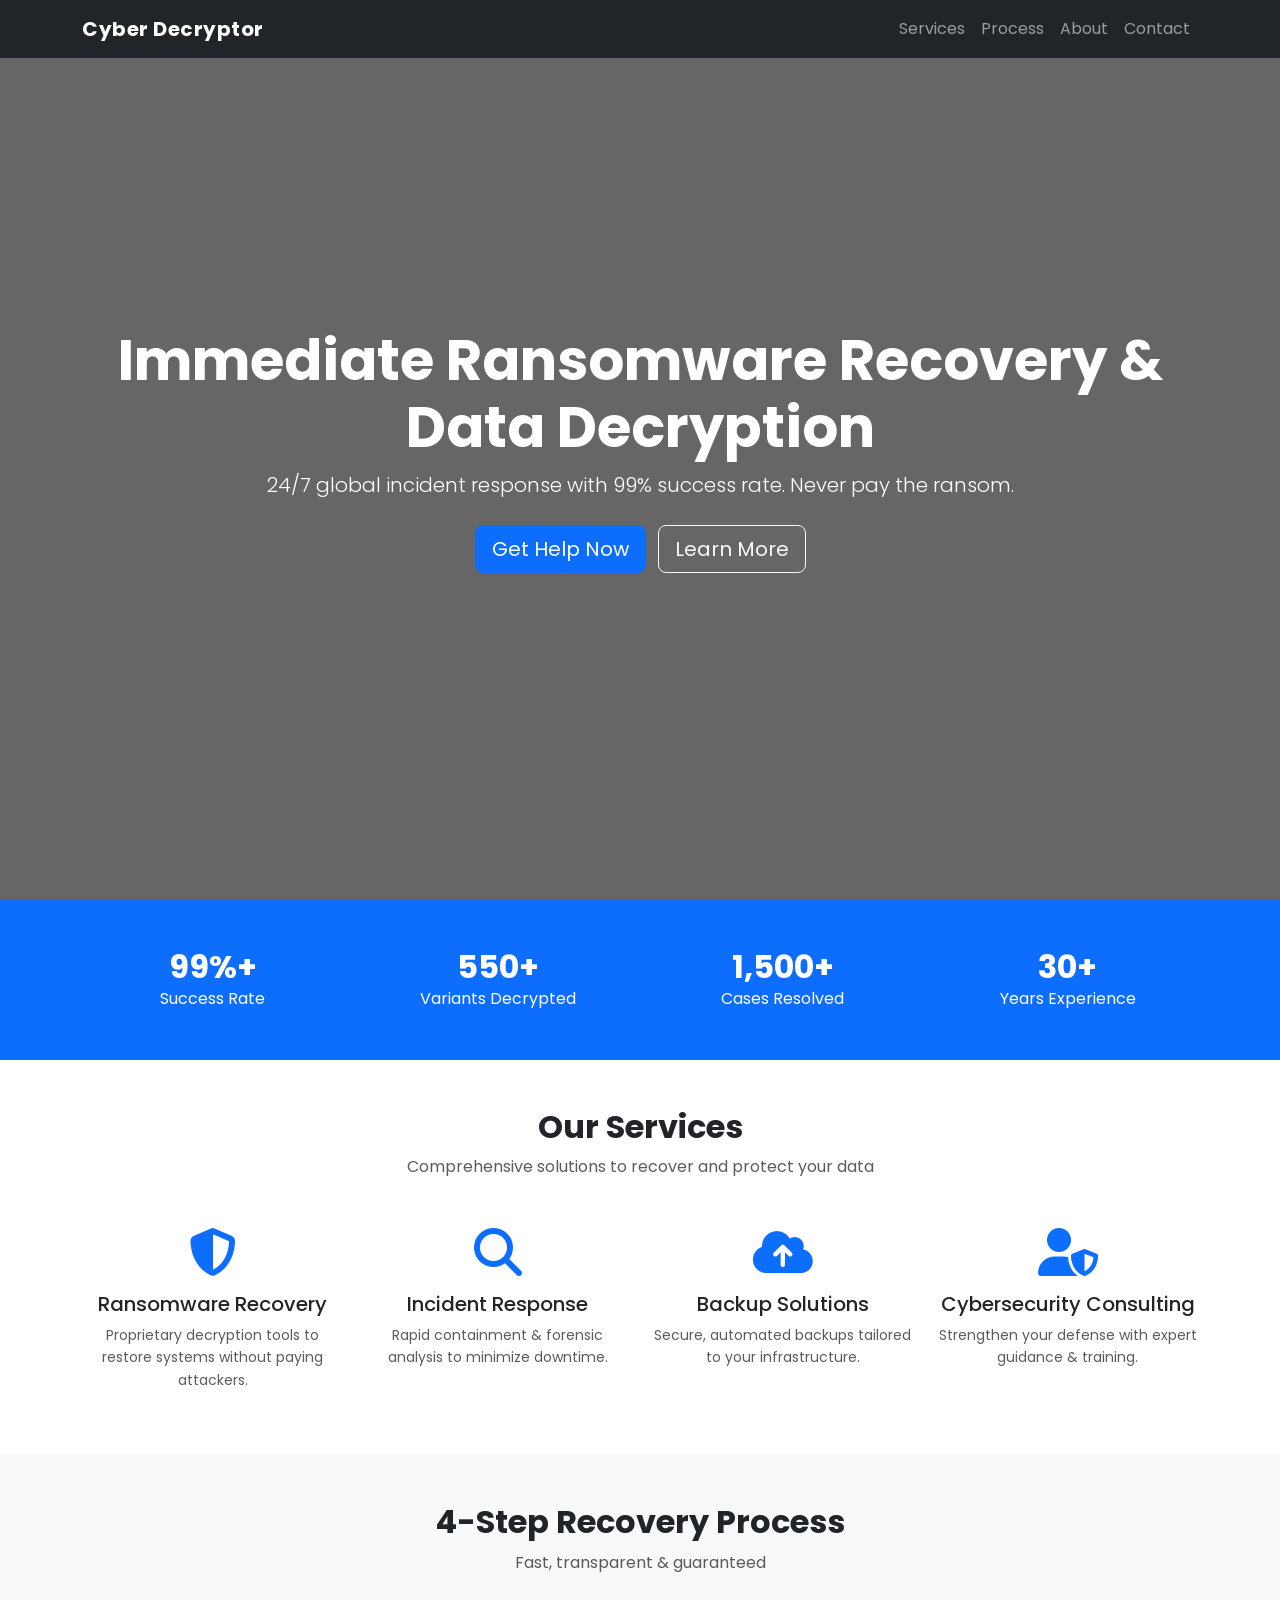
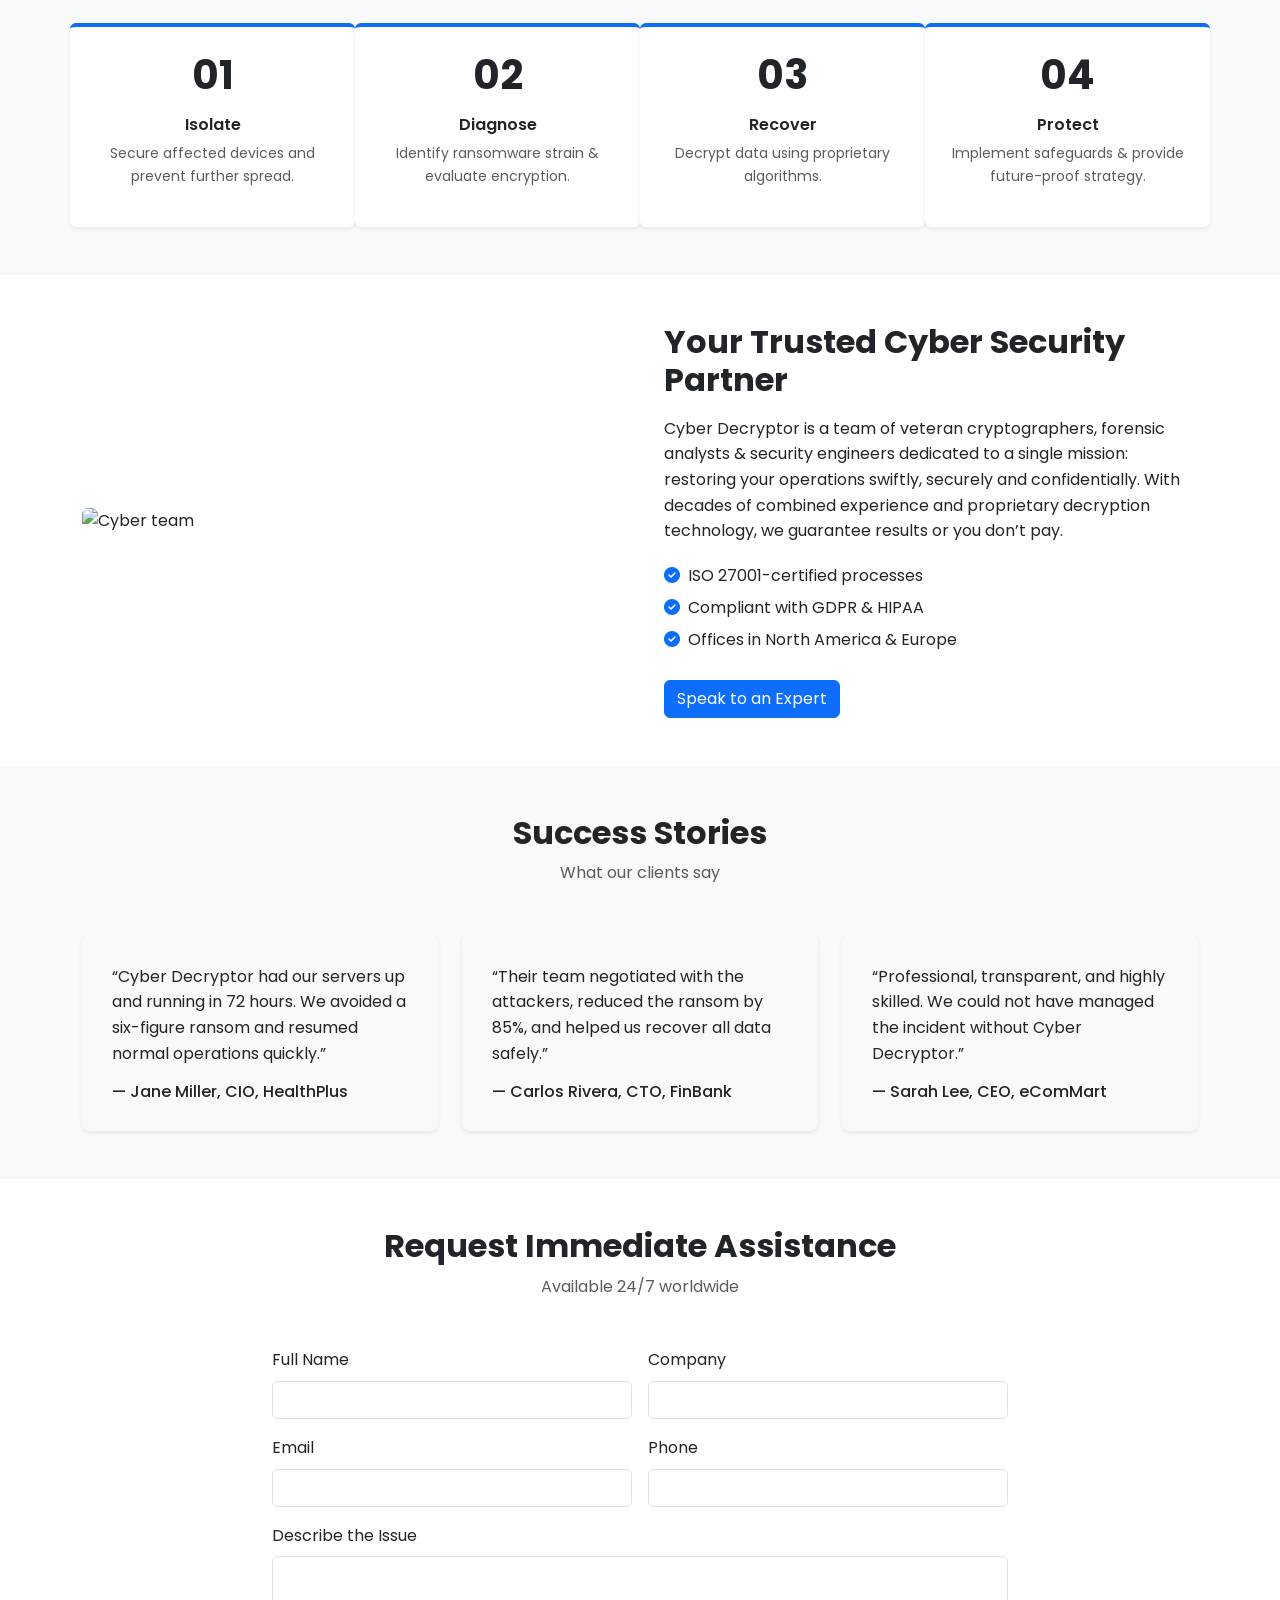
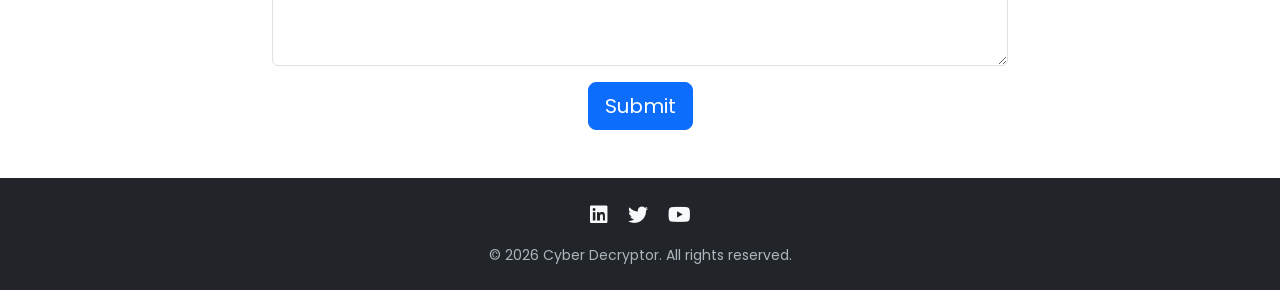
==== index.html @ 103285f8 "Create landing page for Cyber Decryptor ransomware recovery service Co-authored-by: ahmadzeb388 <ahm" ====
<!DOCTYPE html>
<html lang="en">
<head>
  <meta charset="UTF-8" />
  <meta http-equiv="X-UA-Compatible" content="IE=edge" />
  <meta name="viewport" content="width=device-width, initial-scale=1.0" />
  <title>Cyber Decryptor | Ransomware Recovery Experts</title>
  <meta name="description" content="Cyber Decryptor provides 24/7 professional ransomware recovery, data decryption & incident response with a 99% success rate." />
  <!-- Google Fonts -->
  <link href="https://fonts.googleapis.com/css2?family=Poppins:wght@300;400;500;600;700&display=swap" rel="stylesheet" />
  <!-- Bootstrap 5 CSS -->
  <link href="https://cdn.jsdelivr.net/npm/bootstrap@5.3.2/dist/css/bootstrap.min.css" rel="stylesheet" integrity="sha384-gO2FDN1aqWICfYTHtuDSZhfNvLShE3jI9VMv3O/nkCd1x23VdZHqTszHYbJZt6X4" crossorigin="anonymous" />
  <!-- Font Awesome -->
  <link href="https://cdnjs.cloudflare.com/ajax/libs/font-awesome/6.5.0/css/all.min.css" rel="stylesheet" integrity="sha512-FRa+F6GV8t8WCR/sT0UHckT6OQvrtcYheVfNcz0VykP2mT7E57KuqZ0QWI+NgxLJ+L3qZ+qJYcS4H3fT4RpPhw==" crossorigin="anonymous" referrerpolicy="no-referrer" />
  <!-- Custom CSS -->
  <link rel="stylesheet" href="styles.css" />
  <style>
    body {
      font-family: 'Poppins', sans-serif;
      line-height: 1.6;
    }
    .navbar-brand {
      font-weight: 700;
      letter-spacing: 0.5px;
    }
    .hero {
      background: url('https://images.unsplash.com/photo-1509042239860-f550ce710b93?auto=format&fit=crop&w=1600&q=80') center/cover no-repeat;
      color: #fff;
      height: 100vh;
      display: flex;
      align-items: center;
      position: relative;
    }
    .hero::before {
      content: '';
      position: absolute;
      top: 0; left: 0; width: 100%; height: 100%;
      background: rgba(0, 0, 0, 0.6);
    }
    .hero-content {
      position: relative;
      z-index: 1;
    }
    .stats {
      background: #0d6efd;
      color: #fff;
    }
    .feature-icon {
      font-size: 48px;
      color: #0d6efd;
    }
    .process-step {
      border-top: 4px solid #0d6efd;
    }
    .testimonial {
      background: #f8f9fa;
      border-radius: 8px;
      padding: 30px;
    }
    footer {
      background: #212529;
      color: #adb5bd;
    }
    footer a {
      color: #f8f9fa;
      text-decoration: none;
    }
  </style>
</head>
<body>
  <!-- Navbar -->
  <nav class="navbar navbar-expand-lg navbar-dark bg-dark fixed-top">
    <div class="container">
      <a class="navbar-brand" href="#">Cyber Decryptor</a>
      <button class="navbar-toggler" type="button" data-bs-toggle="collapse" data-bs-target="#navbarNav" aria-controls="navbarNav" aria-expanded="false" aria-label="Toggle navigation">
        <span class="navbar-toggler-icon"></span>
      </button>
      <div class="collapse navbar-collapse" id="navbarNav">
        <ul class="navbar-nav ms-auto">
          <li class="nav-item"><a class="nav-link" href="#services">Services</a></li>
          <li class="nav-item"><a class="nav-link" href="#process">Process</a></li>
          <li class="nav-item"><a class="nav-link" href="#about">About</a></li>
          <li class="nav-item"><a class="nav-link" href="#contact">Contact</a></li>
        </ul>
      </div>
    </div>
  </nav>

  <!-- Hero -->
  <header class="hero" id="home">
    <div class="container text-center hero-content">
      <h1 class="display-4 fw-bold">Immediate Ransomware Recovery &amp; Data Decryption</h1>
      <p class="lead mb-4">24/7 global incident response with 99% success rate. Never pay the ransom.</p>
      <a href="#contact" class="btn btn-primary btn-lg me-2">Get Help Now</a>
      <a href="#services" class="btn btn-outline-light btn-lg">Learn More</a>
    </div>
  </header>

  <!-- Stats -->
  <section class="stats py-5 text-center">
    <div class="container">
      <div class="row g-4">
        <div class="col-md-3">
          <h2 class="fw-bold mb-0">99%+</h2>
          <p class="mb-0">Success Rate</p>
        </div>
        <div class="col-md-3">
          <h2 class="fw-bold mb-0">550+</h2>
          <p class="mb-0">Variants Decrypted</p>
        </div>
        <div class="col-md-3">
          <h2 class="fw-bold mb-0">1,500+</h2>
          <p class="mb-0">Cases Resolved</p>
        </div>
        <div class="col-md-3">
          <h2 class="fw-bold mb-0">30+</h2>
          <p class="mb-0">Years Experience</p>
        </div>
      </div>
    </div>
  </section>

  <!-- Services -->
  <section id="services" class="py-5">
    <div class="container">
      <div class="text-center mb-5">
        <h2 class="fw-bold">Our Services</h2>
        <p class="text-muted">Comprehensive solutions to recover and protect your data</p>
      </div>
      <div class="row g-4">
        <div class="col-md-6 col-lg-3 text-center">
          <i class="fas fa-shield-halved feature-icon mb-3"></i>
          <h5>Ransomware Recovery</h5>
          <p class="small text-muted">Proprietary decryption tools to restore systems without paying attackers.</p>
        </div>
        <div class="col-md-6 col-lg-3 text-center">
          <i class="fas fa-magnifying-glass feature-icon mb-3"></i>
          <h5>Incident Response</h5>
          <p class="small text-muted">Rapid containment & forensic analysis to minimize downtime.</p>
        </div>
        <div class="col-md-6 col-lg-3 text-center">
          <i class="fas fa-cloud-arrow-up feature-icon mb-3"></i>
          <h5>Backup Solutions</h5>
          <p class="small text-muted">Secure, automated backups tailored to your infrastructure.</p>
        </div>
        <div class="col-md-6 col-lg-3 text-center">
          <i class="fas fa-user-shield feature-icon mb-3"></i>
          <h5>Cybersecurity Consulting</h5>
          <p class="small text-muted">Strengthen your defense with expert guidance & training.</p>
        </div>
      </div>
    </div>
  </section>

  <!-- Process -->
  <section id="process" class="py-5 bg-light">
    <div class="container">
      <div class="text-center mb-5">
        <h2 class="fw-bold">4-Step Recovery Process</h2>
        <p class="text-muted">Fast, transparent & guaranteed</p>
      </div>
      <div class="row g-4 align-items-start">
        <div class="col-md-3 text-center process-step p-4 bg-white rounded shadow-sm h-100">
          <span class="display-6 fw-bold">01</span>
          <h6 class="mt-3 mb-2 fw-semibold">Isolate</h6>
          <p class="small text-muted">Secure affected devices and prevent further spread.</p>
        </div>
        <div class="col-md-3 text-center process-step p-4 bg-white rounded shadow-sm h-100">
          <span class="display-6 fw-bold">02</span>
          <h6 class="mt-3 mb-2 fw-semibold">Diagnose</h6>
          <p class="small text-muted">Identify ransomware strain & evaluate encryption.</p>
        </div>
        <div class="col-md-3 text-center process-step p-4 bg-white rounded shadow-sm h-100">
          <span class="display-6 fw-bold">03</span>
          <h6 class="mt-3 mb-2 fw-semibold">Recover</h6>
          <p class="small text-muted">Decrypt data using proprietary algorithms.</p>
        </div>
        <div class="col-md-3 text-center process-step p-4 bg-white rounded shadow-sm h-100">
          <span class="display-6 fw-bold">04</span>
          <h6 class="mt-3 mb-2 fw-semibold">Protect</h6>
          <p class="small text-muted">Implement safeguards & provide future-proof strategy.</p>
        </div>
      </div>
    </div>
  </section>

  <!-- About -->
  <section id="about" class="py-5">
    <div class="container">
      <div class="row align-items-center g-5">
        <div class="col-md-6">
          <img src="https://images.unsplash.com/photo-1581092327543-e03de9ceddf3?auto=format&fit=crop&w=1200&q=80" class="img-fluid rounded" alt="Cyber team" />
        </div>
        <div class="col-md-6">
          <h2 class="fw-bold mb-3">Your Trusted Cyber Security Partner</h2>
          <p>Cyber Decryptor is a team of veteran cryptographers, forensic analysts & security engineers dedicated to a single mission: restoring your operations swiftly, securely and confidentially. With decades of combined experience and proprietary decryption technology, we guarantee results or you don’t pay.</p>
          <ul class="list-unstyled lh-lg mb-4">
            <li><i class="fas fa-check-circle text-primary me-2"></i>ISO 27001-certified processes</li>
            <li><i class="fas fa-check-circle text-primary me-2"></i>Compliant with GDPR & HIPAA</li>
            <li><i class="fas fa-check-circle text-primary me-2"></i>Offices in North America & Europe</li>
          </ul>
          <a href="#contact" class="btn btn-primary">Speak to an Expert</a>
        </div>
      </div>
    </div>
  </section>

  <!-- Testimonials -->
  <section class="py-5 bg-light">
    <div class="container">
      <div class="text-center mb-5">
        <h2 class="fw-bold">Success Stories</h2>
        <p class="text-muted">What our clients say</p>
      </div>
      <div class="row g-4">
        <div class="col-md-4">
          <div class="testimonial h-100 shadow-sm">
            <p class="mb-3">“Cyber Decryptor had our servers up and running in 72 hours. We avoided a six-figure ransom and resumed normal operations quickly.”</p>
            <h6 class="mb-0">— Jane Miller, CIO, HealthPlus</h6>
          </div>
        </div>
        <div class="col-md-4">
          <div class="testimonial h-100 shadow-sm">
            <p class="mb-3">“Their team negotiated with the attackers, reduced the ransom by 85%, and helped us recover all data safely.”</p>
            <h6 class="mb-0">— Carlos Rivera, CTO, FinBank</h6>
          </div>
        </div>
        <div class="col-md-4">
          <div class="testimonial h-100 shadow-sm">
            <p class="mb-3">“Professional, transparent, and highly skilled. We could not have managed the incident without Cyber Decryptor.”</p>
            <h6 class="mb-0">— Sarah Lee, CEO, eComMart</h6>
          </div>
        </div>
      </div>
    </div>
  </section>

  <!-- Contact -->
  <section id="contact" class="py-5">
    <div class="container">
      <div class="text-center mb-5">
        <h2 class="fw-bold">Request Immediate Assistance</h2>
        <p class="text-muted">Available 24/7 worldwide</p>
      </div>
      <div class="row justify-content-center">
        <div class="col-md-8">
          <form action="https://formspree.io/f/your-form-id" method="POST" class="row g-3">
            <div class="col-md-6">
              <label for="name" class="form-label">Full Name</label>
              <input type="text" class="form-control" id="name" name="name" required />
            </div>
            <div class="col-md-6">
              <label for="company" class="form-label">Company</label>
              <input type="text" class="form-control" id="company" name="company" />
            </div>
            <div class="col-md-6">
              <label for="email" class="form-label">Email</label>
              <input type="email" class="form-control" id="email" name="email" required />
            </div>
            <div class="col-md-6">
              <label for="phone" class="form-label">Phone</label>
              <input type="tel" class="form-control" id="phone" name="phone" />
            </div>
            <div class="col-12">
              <label for="message" class="form-label">Describe the Issue</label>
              <textarea class="form-control" id="message" name="message" rows="4" required></textarea>
            </div>
            <div class="col-12 text-center">
              <button type="submit" class="btn btn-primary btn-lg">Submit</button>
            </div>
          </form>
        </div>
      </div>
    </div>
  </section>

  <!-- Footer -->
  <footer class="py-4 text-center">
    <div class="container">
      <div class="mb-3">
        <a href="#" class="me-3"><i class="fab fa-linkedin fa-lg"></i></a>
        <a href="#" class="me-3"><i class="fab fa-twitter fa-lg"></i></a>
        <a href="#"><i class="fab fa-youtube fa-lg"></i></a>
      </div>
      <p class="small mb-0">© <span id="year"></span> Cyber Decryptor. All rights reserved.</p>
    </div>
  </footer>

  <!-- Bootstrap JS -->
  <script src="https://cdn.jsdelivr.net/npm/bootstrap@5.3.2/dist/js/bootstrap.bundle.min.js" integrity="sha384-ENjdO4Dr2bkBIFxQpeoQwCpHqdNypYF4JzpC3lg+aPpM1z0iXr0jI5aV6K2vI1wG" crossorigin="anonymous"></script>
  <!-- Auto-update year -->
  <script>
    document.getElementById('year').textContent = new Date().getFullYear();
  </script>
</body>
</html>
---- styles.css ----
/* Cyber Decryptor custom styles */

/* Currently most styles are embedded in index.html.<br>   Add additional overrides here if desired. */
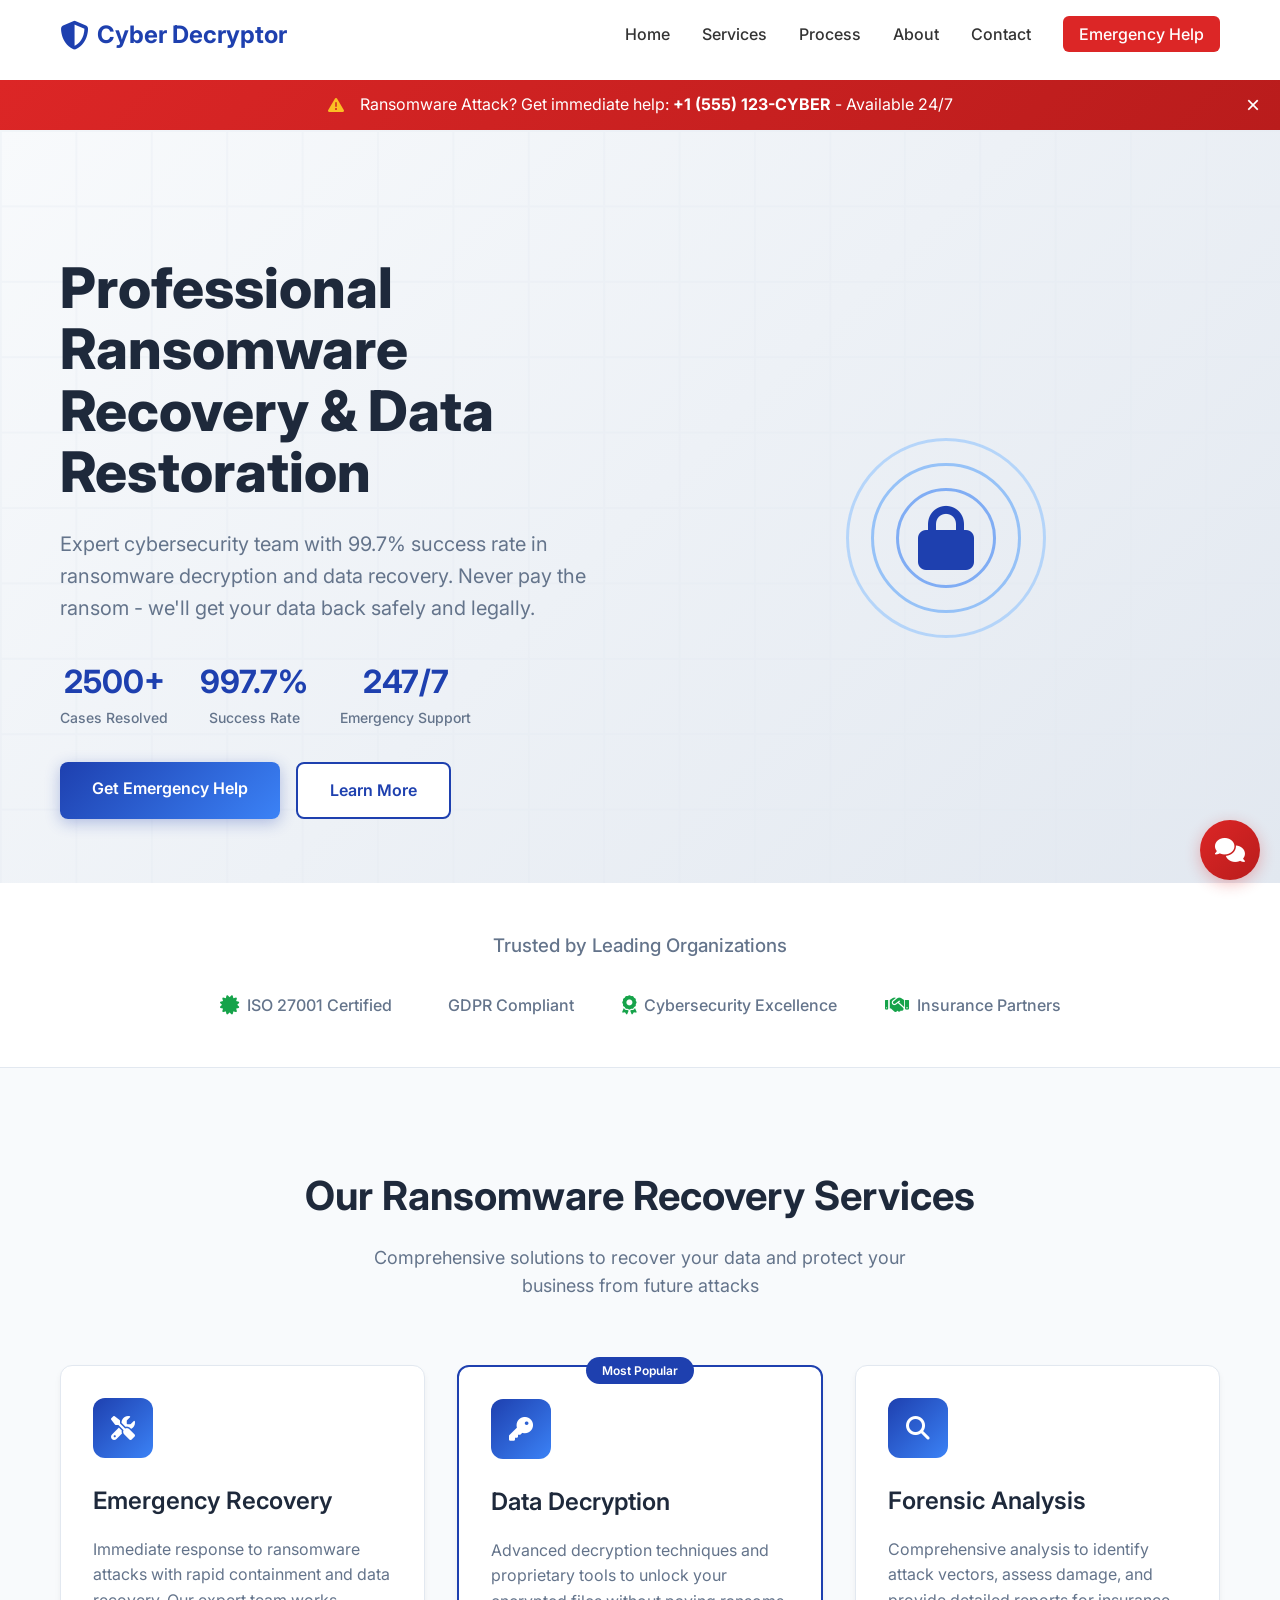
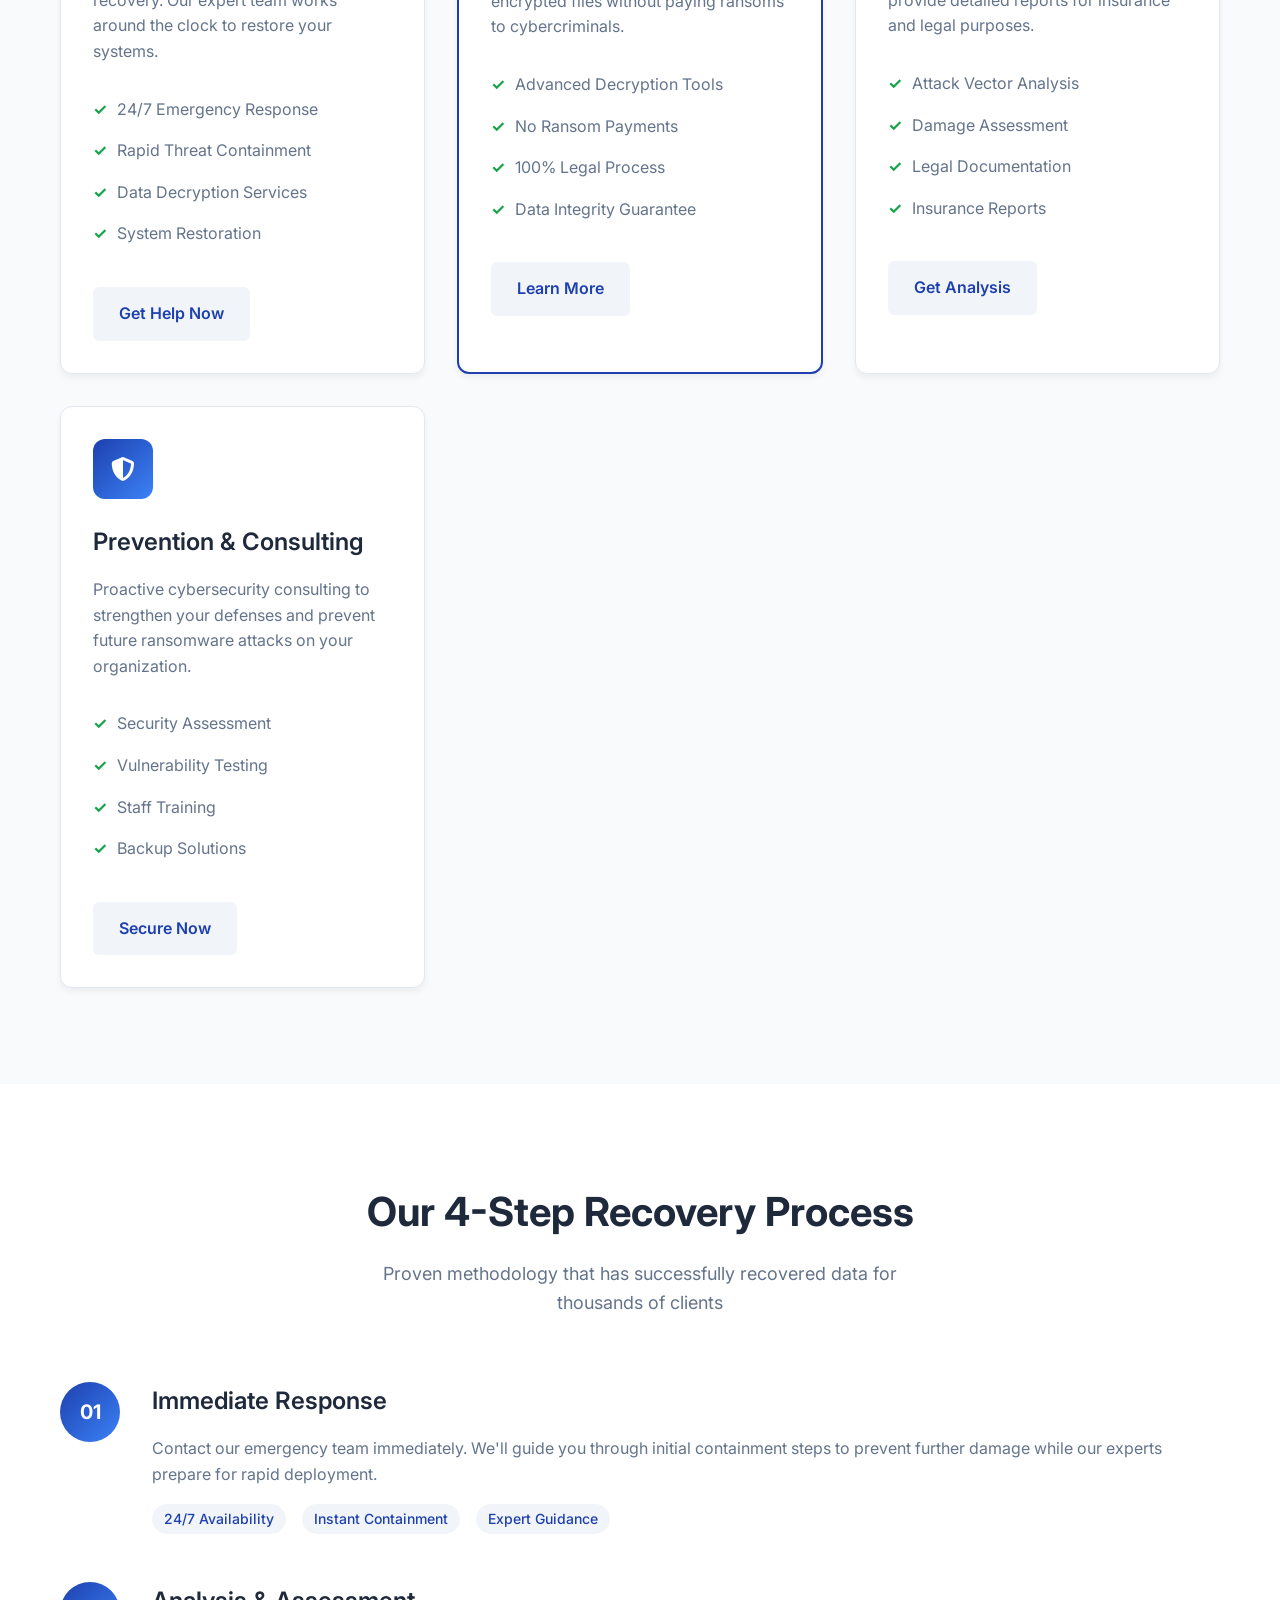
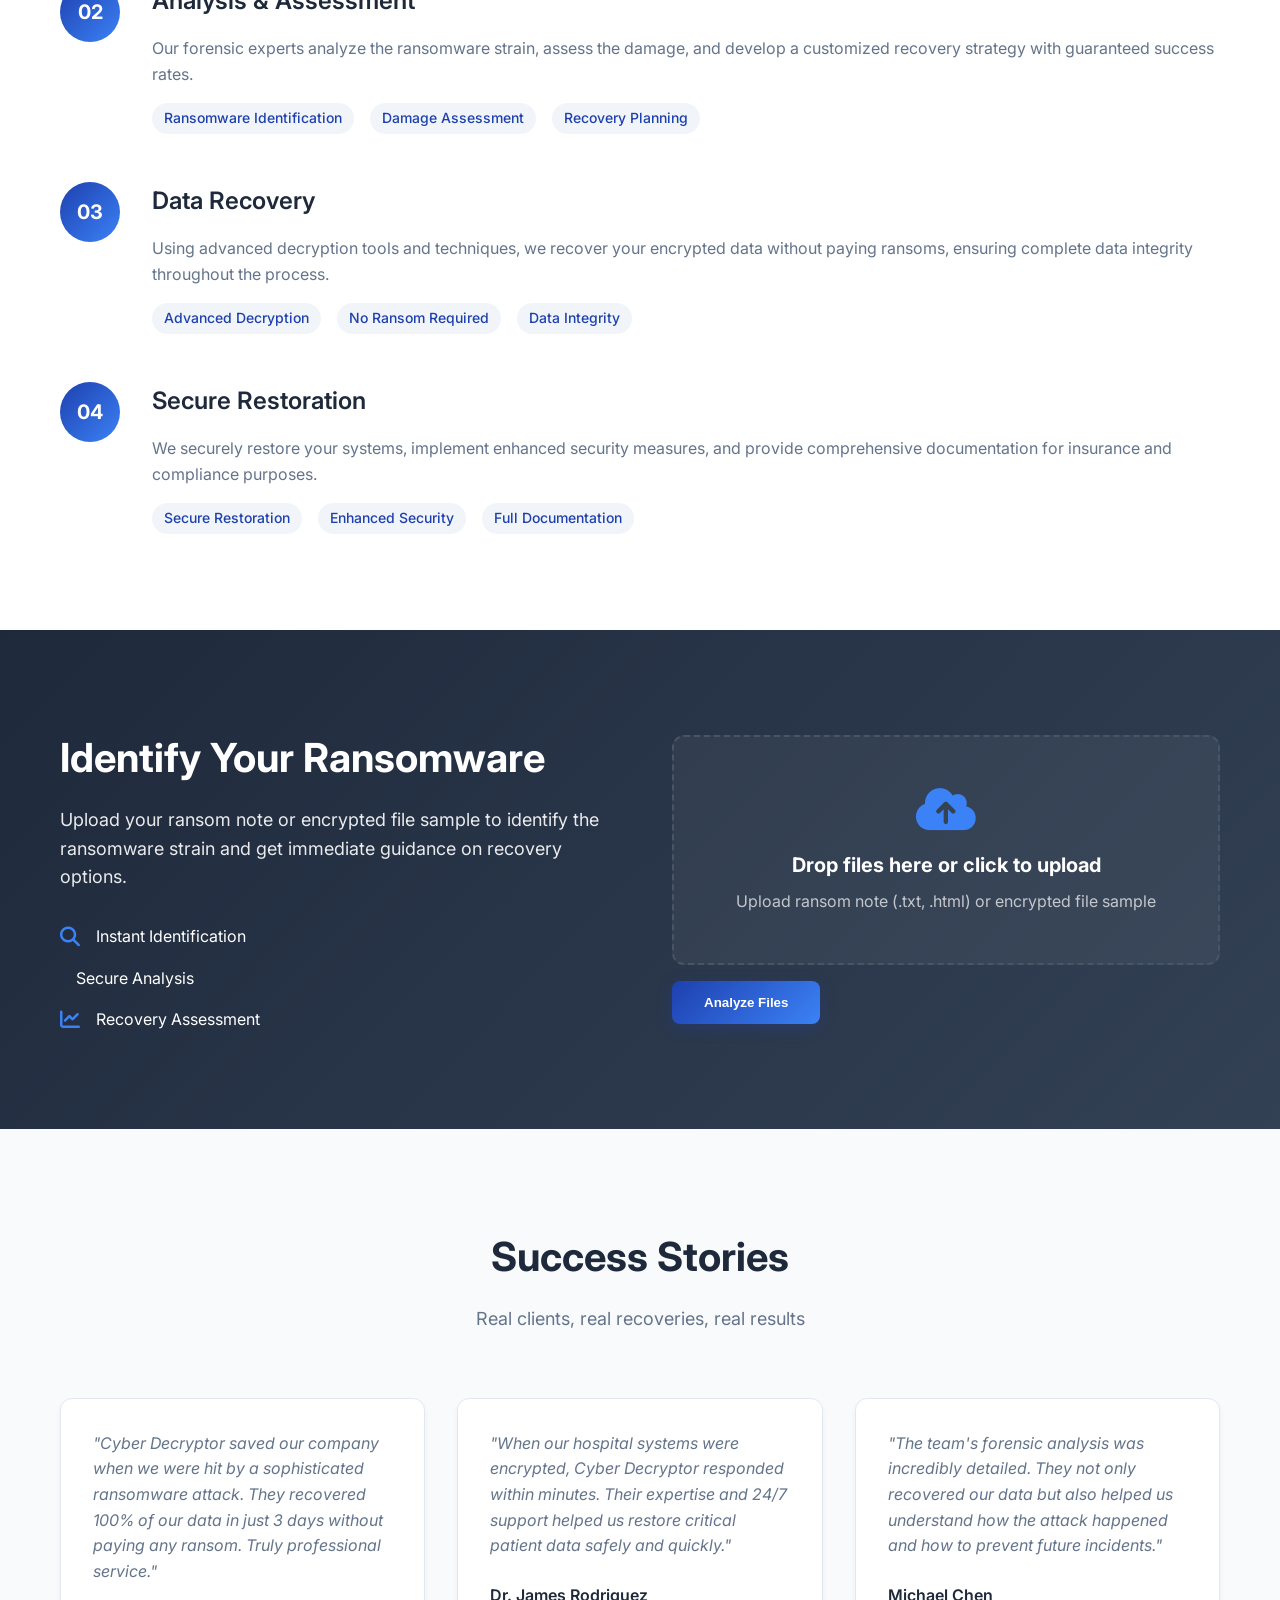
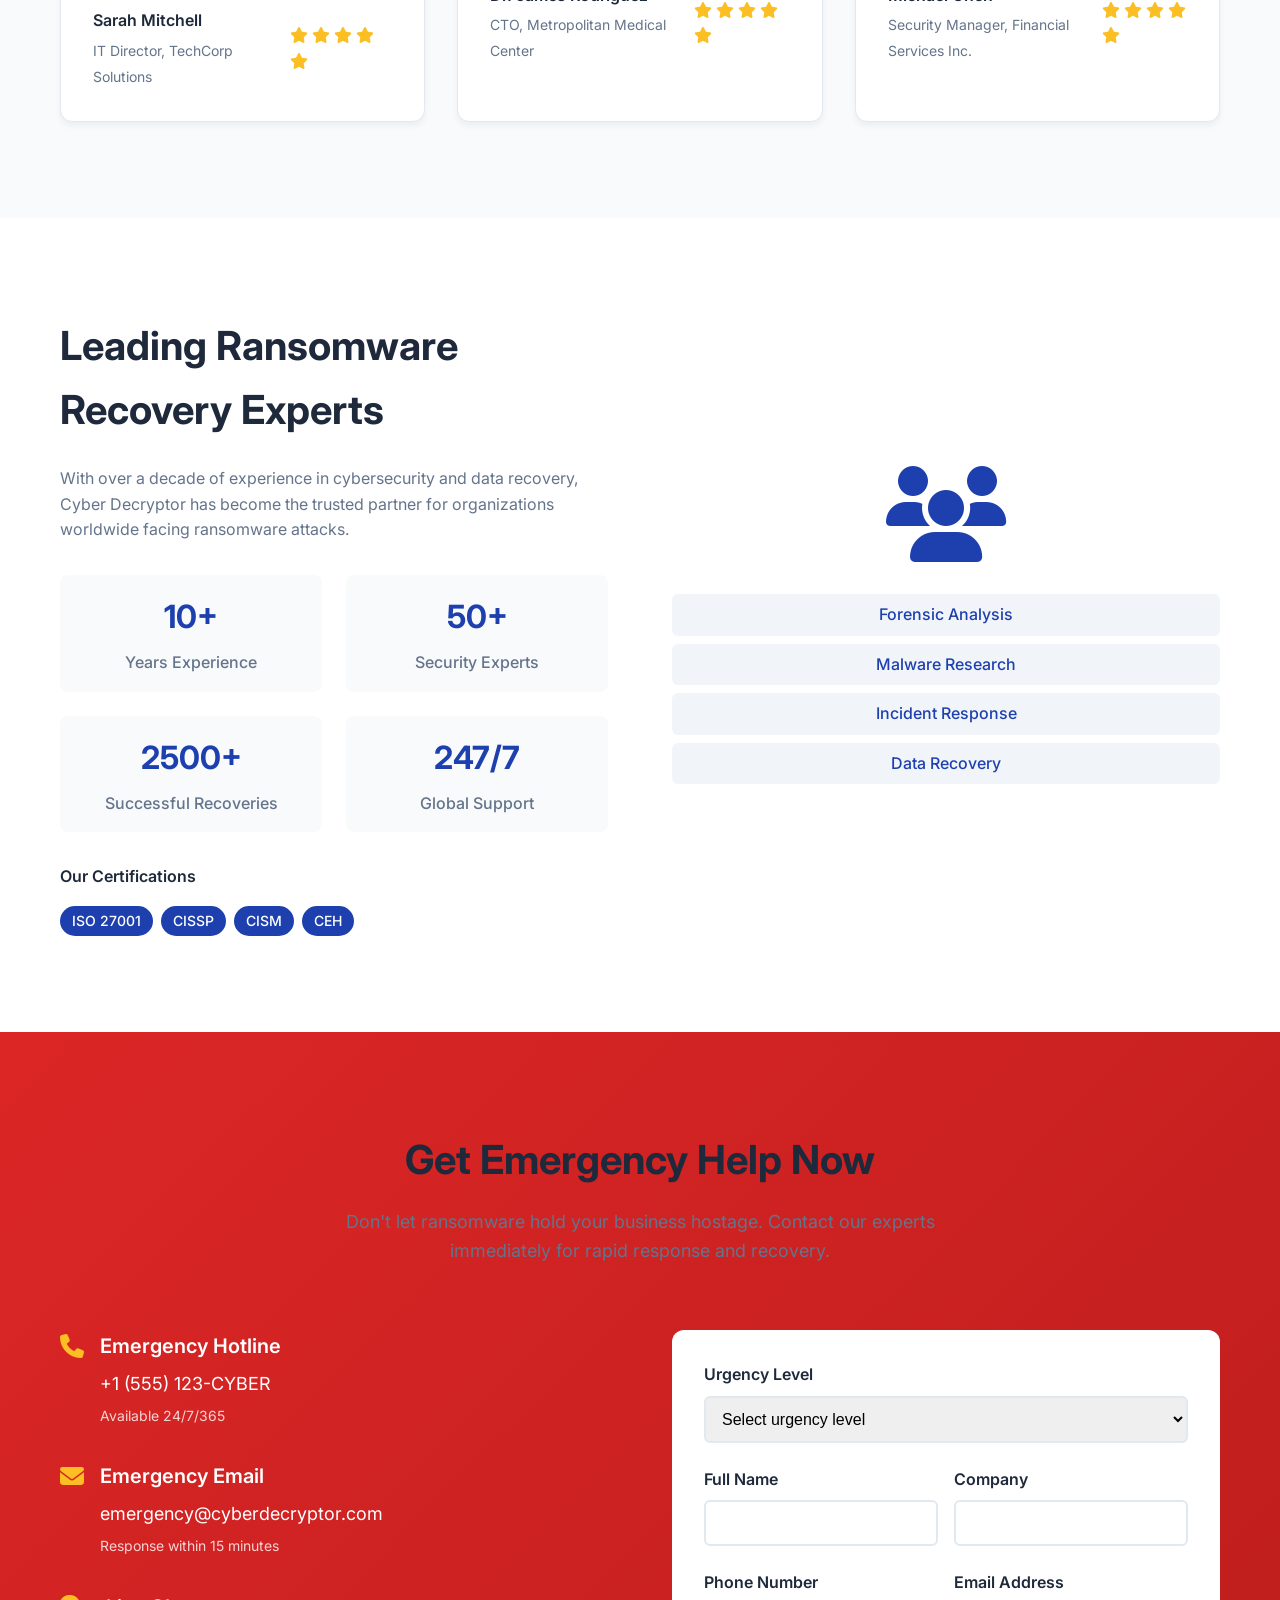
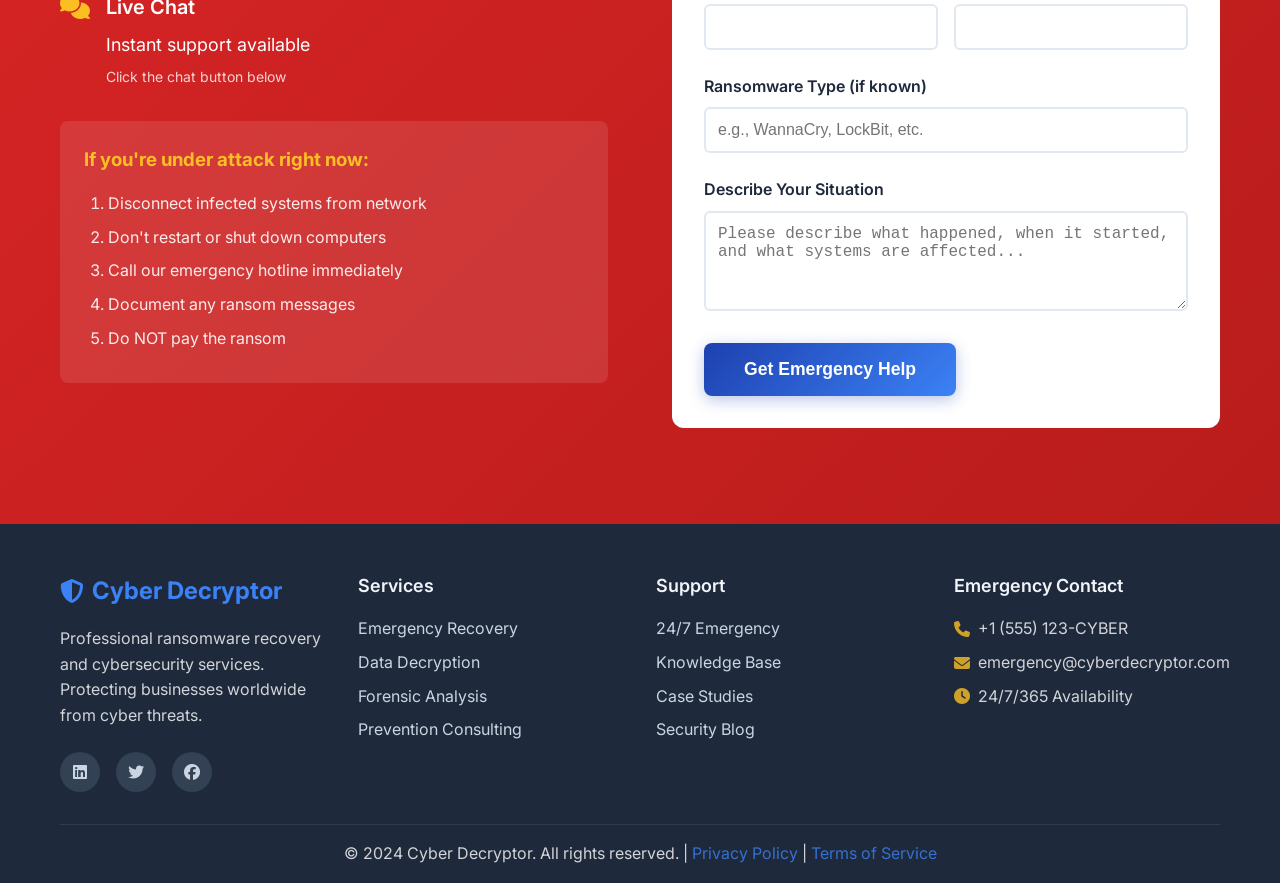
==== commit 6c5c7422: "Create professional ransomware recovery website with full functionality Co-authored-by: ahmadzeb388 " ====
--- a/index.html
+++ b/index.html
@@ -1,296 +1,539 @@
 <!DOCTYPE html>
 <html lang="en">
 <head>
-  <meta charset="UTF-8" />
-  <meta http-equiv="X-UA-Compatible" content="IE=edge" />
-  <meta name="viewport" content="width=device-width, initial-scale=1.0" />
-  <title>Cyber Decryptor | Ransomware Recovery Experts</title>
-  <meta name="description" content="Cyber Decryptor provides 24/7 professional ransomware recovery, data decryption & incident response with a 99% success rate." />
-  <!-- Google Fonts -->
-  <link href="https://fonts.googleapis.com/css2?family=Poppins:wght@300;400;500;600;700&display=swap" rel="stylesheet" />
-  <!-- Bootstrap 5 CSS -->
-  <link href="https://cdn.jsdelivr.net/npm/bootstrap@5.3.2/dist/css/bootstrap.min.css" rel="stylesheet" integrity="sha384-gO2FDN1aqWICfYTHtuDSZhfNvLShE3jI9VMv3O/nkCd1x23VdZHqTszHYbJZt6X4" crossorigin="anonymous" />
-  <!-- Font Awesome -->
-  <link href="https://cdnjs.cloudflare.com/ajax/libs/font-awesome/6.5.0/css/all.min.css" rel="stylesheet" integrity="sha512-FRa+F6GV8t8WCR/sT0UHckT6OQvrtcYheVfNcz0VykP2mT7E57KuqZ0QWI+NgxLJ+L3qZ+qJYcS4H3fT4RpPhw==" crossorigin="anonymous" referrerpolicy="no-referrer" />
-  <!-- Custom CSS -->
-  <link rel="stylesheet" href="styles.css" />
-  <style>
-    body {
-      font-family: 'Poppins', sans-serif;
-      line-height: 1.6;
-    }
-    .navbar-brand {
-      font-weight: 700;
-      letter-spacing: 0.5px;
-    }
-    .hero {
-      background: url('https://images.unsplash.com/photo-1509042239860-f550ce710b93?auto=format&fit=crop&w=1600&q=80') center/cover no-repeat;
-      color: #fff;
-      height: 100vh;
-      display: flex;
-      align-items: center;
-      position: relative;
-    }
-    .hero::before {
-      content: '';
-      position: absolute;
-      top: 0; left: 0; width: 100%; height: 100%;
-      background: rgba(0, 0, 0, 0.6);
-    }
-    .hero-content {
-      position: relative;
-      z-index: 1;
-    }
-    .stats {
-      background: #0d6efd;
-      color: #fff;
-    }
-    .feature-icon {
-      font-size: 48px;
-      color: #0d6efd;
-    }
-    .process-step {
-      border-top: 4px solid #0d6efd;
-    }
-    .testimonial {
-      background: #f8f9fa;
-      border-radius: 8px;
-      padding: 30px;
-    }
-    footer {
-      background: #212529;
-      color: #adb5bd;
-    }
-    footer a {
-      color: #f8f9fa;
-      text-decoration: none;
-    }
-  </style>
+    <meta charset="UTF-8">
+    <meta name="viewport" content="width=device-width, initial-scale=1.0">
+    <title>Cyber Decryptor - Professional Ransomware Recovery Services</title>
+    <meta name="description" content="Expert ransomware recovery and data restoration services. 24/7 emergency response, guaranteed results, no ransom payments. Contact Cyber Decryptor now.">
+    <link rel="stylesheet" href="styles.css">
+    <link href="https://cdnjs.cloudflare.com/ajax/libs/font-awesome/6.4.0/css/all.min.css" rel="stylesheet">
+    <link href="https://fonts.googleapis.com/css2?family=Inter:wght@300;400;500;600;700;800&display=swap" rel="stylesheet">
 </head>
 <body>
-  <!-- Navbar -->
-  <nav class="navbar navbar-expand-lg navbar-dark bg-dark fixed-top">
-    <div class="container">
-      <a class="navbar-brand" href="#">Cyber Decryptor</a>
-      <button class="navbar-toggler" type="button" data-bs-toggle="collapse" data-bs-target="#navbarNav" aria-controls="navbarNav" aria-expanded="false" aria-label="Toggle navigation">
-        <span class="navbar-toggler-icon"></span>
-      </button>
-      <div class="collapse navbar-collapse" id="navbarNav">
-        <ul class="navbar-nav ms-auto">
-          <li class="nav-item"><a class="nav-link" href="#services">Services</a></li>
-          <li class="nav-item"><a class="nav-link" href="#process">Process</a></li>
-          <li class="nav-item"><a class="nav-link" href="#about">About</a></li>
-          <li class="nav-item"><a class="nav-link" href="#contact">Contact</a></li>
-        </ul>
-      </div>
+    <!-- Header -->
+    <header class="header">
+        <nav class="navbar">
+            <div class="container">
+                <div class="nav-brand">
+                    <i class="fas fa-shield-alt"></i>
+                    <span>Cyber Decryptor</span>
+                </div>
+                <ul class="nav-menu">
+                    <li><a href="#home">Home</a></li>
+                    <li><a href="#services">Services</a></li>
+                    <li><a href="#how-it-works">Process</a></li>
+                    <li><a href="#about">About</a></li>
+                    <li><a href="#contact">Contact</a></li>
+                    <li><a href="#emergency" class="emergency-btn">Emergency Help</a></li>
+                </ul>
+                <div class="hamburger">
+                    <span></span>
+                    <span></span>
+                    <span></span>
+                </div>
+            </div>
+        </nav>
+    </header>
+
+    <!-- Emergency Banner -->
+    <div class="emergency-banner">
+        <div class="container">
+            <i class="fas fa-exclamation-triangle"></i>
+            <span>Ransomware Attack? Get immediate help: <strong>+1 (555) 123-CYBER</strong> - Available 24/7</span>
+            <button class="close-banner">&times;</button>
+        </div>
     </div>
-  </nav>
-
-  <!-- Hero -->
-  <header class="hero" id="home">
-    <div class="container text-center hero-content">
-      <h1 class="display-4 fw-bold">Immediate Ransomware Recovery &amp; Data Decryption</h1>
-      <p class="lead mb-4">24/7 global incident response with 99% success rate. Never pay the ransom.</p>
-      <a href="#contact" class="btn btn-primary btn-lg me-2">Get Help Now</a>
-      <a href="#services" class="btn btn-outline-light btn-lg">Learn More</a>
+
+    <!-- Hero Section -->
+    <section id="home" class="hero">
+        <div class="container">
+            <div class="hero-content">
+                <div class="hero-text">
+                    <h1>Professional Ransomware Recovery & Data Restoration</h1>
+                    <p class="hero-subtitle">Expert cybersecurity team with 99.7% success rate in ransomware decryption and data recovery. Never pay the ransom - we'll get your data back safely and legally.</p>
+                    <div class="hero-stats">
+                        <div class="stat">
+                            <span class="stat-number">2500+</span>
+                            <span class="stat-label">Cases Resolved</span>
+                        </div>
+                        <div class="stat">
+                            <span class="stat-number">99.7%</span>
+                            <span class="stat-label">Success Rate</span>
+                        </div>
+                        <div class="stat">
+                            <span class="stat-number">24/7</span>
+                            <span class="stat-label">Emergency Support</span>
+                        </div>
+                    </div>
+                    <div class="hero-buttons">
+                        <a href="#contact" class="btn btn-primary">Get Emergency Help</a>
+                        <a href="#services" class="btn btn-secondary">Learn More</a>
+                    </div>
+                </div>
+                <div class="hero-image">
+                    <div class="security-graphic">
+                        <i class="fas fa-lock"></i>
+                        <div class="pulse-ring"></div>
+                        <div class="pulse-ring delay-1"></div>
+                        <div class="pulse-ring delay-2"></div>
+                    </div>
+                </div>
+            </div>
+        </div>
+    </section>
+
+    <!-- Trust Indicators -->
+    <section class="trust-indicators">
+        <div class="container">
+            <h3>Trusted by Leading Organizations</h3>
+            <div class="trust-logos">
+                <div class="trust-item">
+                    <i class="fas fa-certificate"></i>
+                    <span>ISO 27001 Certified</span>
+                </div>
+                <div class="trust-item">
+                    <i class="fas fa-shield-check"></i>
+                    <span>GDPR Compliant</span>
+                </div>
+                <div class="trust-item">
+                    <i class="fas fa-award"></i>
+                    <span>Cybersecurity Excellence</span>
+                </div>
+                <div class="trust-item">
+                    <i class="fas fa-handshake"></i>
+                    <span>Insurance Partners</span>
+                </div>
+            </div>
+        </div>
+    </section>
+
+    <!-- Services Section -->
+    <section id="services" class="services">
+        <div class="container">
+            <div class="section-header">
+                <h2>Our Ransomware Recovery Services</h2>
+                <p>Comprehensive solutions to recover your data and protect your business from future attacks</p>
+            </div>
+            <div class="services-grid">
+                <div class="service-card">
+                    <div class="service-icon">
+                        <i class="fas fa-tools"></i>
+                    </div>
+                    <h3>Emergency Recovery</h3>
+                    <p>Immediate response to ransomware attacks with rapid containment and data recovery. Our expert team works around the clock to restore your systems.</p>
+                    <ul>
+                        <li>24/7 Emergency Response</li>
+                        <li>Rapid Threat Containment</li>
+                        <li>Data Decryption Services</li>
+                        <li>System Restoration</li>
+                    </ul>
+                    <a href="#contact" class="service-btn">Get Help Now</a>
+                </div>
+                <div class="service-card featured">
+                    <div class="service-icon">
+                        <i class="fas fa-key"></i>
+                    </div>
+                    <h3>Data Decryption</h3>
+                    <p>Advanced decryption techniques and proprietary tools to unlock your encrypted files without paying ransoms to cybercriminals.</p>
+                    <ul>
+                        <li>Advanced Decryption Tools</li>
+                        <li>No Ransom Payments</li>
+                        <li>100% Legal Process</li>
+                        <li>Data Integrity Guarantee</li>
+                    </ul>
+                    <a href="#contact" class="service-btn">Learn More</a>
+                </div>
+                <div class="service-card">
+                    <div class="service-icon">
+                        <i class="fas fa-search"></i>
+                    </div>
+                    <h3>Forensic Analysis</h3>
+                    <p>Comprehensive analysis to identify attack vectors, assess damage, and provide detailed reports for insurance and legal purposes.</p>
+                    <ul>
+                        <li>Attack Vector Analysis</li>
+                        <li>Damage Assessment</li>
+                        <li>Legal Documentation</li>
+                        <li>Insurance Reports</li>
+                    </ul>
+                    <a href="#contact" class="service-btn">Get Analysis</a>
+                </div>
+                <div class="service-card">
+                    <div class="service-icon">
+                        <i class="fas fa-shield-alt"></i>
+                    </div>
+                    <h3>Prevention & Consulting</h3>
+                    <p>Proactive cybersecurity consulting to strengthen your defenses and prevent future ransomware attacks on your organization.</p>
+                    <ul>
+                        <li>Security Assessment</li>
+                        <li>Vulnerability Testing</li>
+                        <li>Staff Training</li>
+                        <li>Backup Solutions</li>
+                    </ul>
+                    <a href="#contact" class="service-btn">Secure Now</a>
+                </div>
+            </div>
+        </div>
+    </section>
+
+    <!-- How It Works -->
+    <section id="how-it-works" class="how-it-works">
+        <div class="container">
+            <div class="section-header">
+                <h2>Our 4-Step Recovery Process</h2>
+                <p>Proven methodology that has successfully recovered data for thousands of clients</p>
+            </div>
+            <div class="process-steps">
+                <div class="step">
+                    <div class="step-number">01</div>
+                    <div class="step-content">
+                        <h3>Immediate Response</h3>
+                        <p>Contact our emergency team immediately. We'll guide you through initial containment steps to prevent further damage while our experts prepare for rapid deployment.</p>
+                        <div class="step-features">
+                            <span>24/7 Availability</span>
+                            <span>Instant Containment</span>
+                            <span>Expert Guidance</span>
+                        </div>
+                    </div>
+                </div>
+                <div class="step">
+                    <div class="step-number">02</div>
+                    <div class="step-content">
+                        <h3>Analysis & Assessment</h3>
+                        <p>Our forensic experts analyze the ransomware strain, assess the damage, and develop a customized recovery strategy with guaranteed success rates.</p>
+                        <div class="step-features">
+                            <span>Ransomware Identification</span>
+                            <span>Damage Assessment</span>
+                            <span>Recovery Planning</span>
+                        </div>
+                    </div>
+                </div>
+                <div class="step">
+                    <div class="step-number">03</div>
+                    <div class="step-content">
+                        <h3>Data Recovery</h3>
+                        <p>Using advanced decryption tools and techniques, we recover your encrypted data without paying ransoms, ensuring complete data integrity throughout the process.</p>
+                        <div class="step-features">
+                            <span>Advanced Decryption</span>
+                            <span>No Ransom Required</span>
+                            <span>Data Integrity</span>
+                        </div>
+                    </div>
+                </div>
+                <div class="step">
+                    <div class="step-number">04</div>
+                    <div class="step-content">
+                        <h3>Secure Restoration</h3>
+                        <p>We securely restore your systems, implement enhanced security measures, and provide comprehensive documentation for insurance and compliance purposes.</p>
+                        <div class="step-features">
+                            <span>Secure Restoration</span>
+                            <span>Enhanced Security</span>
+                            <span>Full Documentation</span>
+                        </div>
+                    </div>
+                </div>
+            </div>
+        </div>
+    </section>
+
+    <!-- Ransomware Identifier Tool -->
+    <section class="ransomware-tool">
+        <div class="container">
+            <div class="tool-content">
+                <div class="tool-text">
+                    <h2>Identify Your Ransomware</h2>
+                    <p>Upload your ransom note or encrypted file sample to identify the ransomware strain and get immediate guidance on recovery options.</p>
+                    <div class="tool-features">
+                        <div class="feature">
+                            <i class="fas fa-search"></i>
+                            <span>Instant Identification</span>
+                        </div>
+                        <div class="feature">
+                            <i class="fas fa-shield-check"></i>
+                            <span>Secure Analysis</span>
+                        </div>
+                        <div class="feature">
+                            <i class="fas fa-chart-line"></i>
+                            <span>Recovery Assessment</span>
+                        </div>
+                    </div>
+                </div>
+                <div class="tool-upload">
+                    <div class="upload-area" id="uploadArea">
+                        <i class="fas fa-cloud-upload-alt"></i>
+                        <h3>Drop files here or click to upload</h3>
+                        <p>Upload ransom note (.txt, .html) or encrypted file sample</p>
+                        <input type="file" id="fileInput" accept=".txt,.html,.pdf,*" multiple>
+                    </div>
+                    <button class="btn btn-primary" id="analyzeBtn">Analyze Files</button>
+                </div>
+            </div>
+        </div>
+    </section>
+
+    <!-- Testimonials -->
+    <section class="testimonials">
+        <div class="container">
+            <div class="section-header">
+                <h2>Success Stories</h2>
+                <p>Real clients, real recoveries, real results</p>
+            </div>
+            <div class="testimonials-grid">
+                <div class="testimonial">
+                    <div class="testimonial-content">
+                        <p>"Cyber Decryptor saved our company when we were hit by a sophisticated ransomware attack. They recovered 100% of our data in just 3 days without paying any ransom. Truly professional service."</p>
+                    </div>
+                    <div class="testimonial-author">
+                        <div class="author-info">
+                            <h4>Sarah Mitchell</h4>
+                            <span>IT Director, TechCorp Solutions</span>
+                        </div>
+                        <div class="rating">
+                            <i class="fas fa-star"></i>
+                            <i class="fas fa-star"></i>
+                            <i class="fas fa-star"></i>
+                            <i class="fas fa-star"></i>
+                            <i class="fas fa-star"></i>
+                        </div>
+                    </div>
+                </div>
+                <div class="testimonial">
+                    <div class="testimonial-content">
+                        <p>"When our hospital systems were encrypted, Cyber Decryptor responded within minutes. Their expertise and 24/7 support helped us restore critical patient data safely and quickly."</p>
+                    </div>
+                    <div class="testimonial-author">
+                        <div class="author-info">
+                            <h4>Dr. James Rodriguez</h4>
+                            <span>CTO, Metropolitan Medical Center</span>
+                        </div>
+                        <div class="rating">
+                            <i class="fas fa-star"></i>
+                            <i class="fas fa-star"></i>
+                            <i class="fas fa-star"></i>
+                            <i class="fas fa-star"></i>
+                            <i class="fas fa-star"></i>
+                        </div>
+                    </div>
+                </div>
+                <div class="testimonial">
+                    <div class="testimonial-content">
+                        <p>"The team's forensic analysis was incredibly detailed. They not only recovered our data but also helped us understand how the attack happened and how to prevent future incidents."</p>
+                    </div>
+                    <div class="testimonial-author">
+                        <div class="author-info">
+                            <h4>Michael Chen</h4>
+                            <span>Security Manager, Financial Services Inc.</span>
+                        </div>
+                        <div class="rating">
+                            <i class="fas fa-star"></i>
+                            <i class="fas fa-star"></i>
+                            <i class="fas fa-star"></i>
+                            <i class="fas fa-star"></i>
+                            <i class="fas fa-star"></i>
+                        </div>
+                    </div>
+                </div>
+            </div>
+        </div>
+    </section>
+
+    <!-- About Section -->
+    <section id="about" class="about">
+        <div class="container">
+            <div class="about-content">
+                <div class="about-text">
+                    <h2>Leading Ransomware Recovery Experts</h2>
+                    <p>With over a decade of experience in cybersecurity and data recovery, Cyber Decryptor has become the trusted partner for organizations worldwide facing ransomware attacks.</p>
+                    <div class="about-stats">
+                        <div class="about-stat">
+                            <h3>10+</h3>
+                            <p>Years Experience</p>
+                        </div>
+                        <div class="about-stat">
+                            <h3>50+</h3>
+                            <p>Security Experts</p>
+                        </div>
+                        <div class="about-stat">
+                            <h3>2500+</h3>
+                            <p>Successful Recoveries</p>
+                        </div>
+                        <div class="about-stat">
+                            <h3>24/7</h3>
+                            <p>Global Support</p>
+                        </div>
+                    </div>
+                    <div class="certifications">
+                        <h4>Our Certifications</h4>
+                        <div class="cert-badges">
+                            <span class="cert-badge">ISO 27001</span>
+                            <span class="cert-badge">CISSP</span>
+                            <span class="cert-badge">CISM</span>
+                            <span class="cert-badge">CEH</span>
+                        </div>
+                    </div>
+                </div>
+                <div class="about-image">
+                    <div class="team-graphic">
+                        <i class="fas fa-users"></i>
+                        <div class="expertise-tags">
+                            <span>Forensic Analysis</span>
+                            <span>Malware Research</span>
+                            <span>Incident Response</span>
+                            <span>Data Recovery</span>
+                        </div>
+                    </div>
+                </div>
+            </div>
+        </div>
+    </section>
+
+    <!-- Contact Section -->
+    <section id="contact" class="contact">
+        <div class="container">
+            <div class="section-header">
+                <h2>Get Emergency Help Now</h2>
+                <p>Don't let ransomware hold your business hostage. Contact our experts immediately for rapid response and recovery.</p>
+            </div>
+            <div class="contact-content">
+                <div class="contact-info">
+                    <div class="contact-method">
+                        <i class="fas fa-phone"></i>
+                        <div>
+                            <h3>Emergency Hotline</h3>
+                            <p>+1 (555) 123-CYBER</p>
+                            <span>Available 24/7/365</span>
+                        </div>
+                    </div>
+                    <div class="contact-method">
+                        <i class="fas fa-envelope"></i>
+                        <div>
+                            <h3>Emergency Email</h3>
+                            <p>emergency@cyberdecryptor.com</p>
+                            <span>Response within 15 minutes</span>
+                        </div>
+                    </div>
+                    <div class="contact-method">
+                        <i class="fas fa-comments"></i>
+                        <div>
+                            <h3>Live Chat</h3>
+                            <p>Instant support available</p>
+                            <span>Click the chat button below</span>
+                        </div>
+                    </div>
+                    <div class="emergency-steps">
+                        <h3>If you're under attack right now:</h3>
+                        <ol>
+                            <li>Disconnect infected systems from network</li>
+                            <li>Don't restart or shut down computers</li>
+                            <li>Call our emergency hotline immediately</li>
+                            <li>Document any ransom messages</li>
+                            <li>Do NOT pay the ransom</li>
+                        </ol>
+                    </div>
+                </div>
+                <div class="contact-form">
+                    <form id="emergencyForm">
+                        <div class="form-group">
+                            <label for="urgency">Urgency Level</label>
+                            <select id="urgency" name="urgency" required>
+                                <option value="">Select urgency level</option>
+                                <option value="critical">Critical - Systems encrypted now</option>
+                                <option value="high">High - Suspicious activity detected</option>
+                                <option value="medium">Medium - Prevention consultation</option>
+                                <option value="low">Low - General inquiry</option>
+                            </select>
+                        </div>
+                        <div class="form-row">
+                            <div class="form-group">
+                                <label for="name">Full Name</label>
+                                <input type="text" id="name" name="name" required>
+                            </div>
+                            <div class="form-group">
+                                <label for="company">Company</label>
+                                <input type="text" id="company" name="company">
+                            </div>
+                        </div>
+                        <div class="form-row">
+                            <div class="form-group">
+                                <label for="phone">Phone Number</label>
+                                <input type="tel" id="phone" name="phone" required>
+                            </div>
+                            <div class="form-group">
+                                <label for="email">Email Address</label>
+                                <input type="email" id="email" name="email" required>
+                            </div>
+                        </div>
+                        <div class="form-group">
+                            <label for="ransomware">Ransomware Type (if known)</label>
+                            <input type="text" id="ransomware" name="ransomware" placeholder="e.g., WannaCry, LockBit, etc.">
+                        </div>
+                        <div class="form-group">
+                            <label for="message">Describe Your Situation</label>
+                            <textarea id="message" name="message" rows="4" placeholder="Please describe what happened, when it started, and what systems are affected..." required></textarea>
+                        </div>
+                        <button type="submit" class="btn btn-primary btn-large">Get Emergency Help</button>
+                    </form>
+                </div>
+            </div>
+        </div>
+    </section>
+
+    <!-- Footer -->
+    <footer class="footer">
+        <div class="container">
+            <div class="footer-content">
+                <div class="footer-section">
+                    <div class="footer-brand">
+                        <i class="fas fa-shield-alt"></i>
+                        <span>Cyber Decryptor</span>
+                    </div>
+                    <p>Professional ransomware recovery and cybersecurity services. Protecting businesses worldwide from cyber threats.</p>
+                    <div class="social-links">
+                        <a href="#"><i class="fab fa-linkedin"></i></a>
+                        <a href="#"><i class="fab fa-twitter"></i></a>
+                        <a href="#"><i class="fab fa-facebook"></i></a>
+                    </div>
+                </div>
+                <div class="footer-section">
+                    <h4>Services</h4>
+                    <ul>
+                        <li><a href="#services">Emergency Recovery</a></li>
+                        <li><a href="#services">Data Decryption</a></li>
+                        <li><a href="#services">Forensic Analysis</a></li>
+                        <li><a href="#services">Prevention Consulting</a></li>
+                    </ul>
+                </div>
+                <div class="footer-section">
+                    <h4>Support</h4>
+                    <ul>
+                        <li><a href="#contact">24/7 Emergency</a></li>
+                        <li><a href="#">Knowledge Base</a></li>
+                        <li><a href="#">Case Studies</a></li>
+                        <li><a href="#">Security Blog</a></li>
+                    </ul>
+                </div>
+                <div class="footer-section">
+                    <h4>Emergency Contact</h4>
+                    <div class="emergency-contact">
+                        <p><i class="fas fa-phone"></i> +1 (555) 123-CYBER</p>
+                        <p><i class="fas fa-envelope"></i> emergency@cyberdecryptor.com</p>
+                        <p><i class="fas fa-clock"></i> 24/7/365 Availability</p>
+                    </div>
+                </div>
+            </div>
+            <div class="footer-bottom">
+                <p>&copy; 2024 Cyber Decryptor. All rights reserved. | <a href="#">Privacy Policy</a> | <a href="#">Terms of Service</a></p>
+            </div>
+        </div>
+    </footer>
+
+    <!-- Chat Widget -->
+    <div class="chat-widget" id="chatWidget">
+        <div class="chat-button" id="chatButton">
+            <i class="fas fa-comments"></i>
+            <span class="chat-notification">Emergency Support</span>
+        </div>
     </div>
-  </header>
-
-  <!-- Stats -->
-  <section class="stats py-5 text-center">
-    <div class="container">
-      <div class="row g-4">
-        <div class="col-md-3">
-          <h2 class="fw-bold mb-0">99%+</h2>
-          <p class="mb-0">Success Rate</p>
-        </div>
-        <div class="col-md-3">
-          <h2 class="fw-bold mb-0">550+</h2>
-          <p class="mb-0">Variants Decrypted</p>
-        </div>
-        <div class="col-md-3">
-          <h2 class="fw-bold mb-0">1,500+</h2>
-          <p class="mb-0">Cases Resolved</p>
-        </div>
-        <div class="col-md-3">
-          <h2 class="fw-bold mb-0">30+</h2>
-          <p class="mb-0">Years Experience</p>
-        </div>
-      </div>
-    </div>
-  </section>
-
-  <!-- Services -->
-  <section id="services" class="py-5">
-    <div class="container">
-      <div class="text-center mb-5">
-        <h2 class="fw-bold">Our Services</h2>
-        <p class="text-muted">Comprehensive solutions to recover and protect your data</p>
-      </div>
-      <div class="row g-4">
-        <div class="col-md-6 col-lg-3 text-center">
-          <i class="fas fa-shield-halved feature-icon mb-3"></i>
-          <h5>Ransomware Recovery</h5>
-          <p class="small text-muted">Proprietary decryption tools to restore systems without paying attackers.</p>
-        </div>
-        <div class="col-md-6 col-lg-3 text-center">
-          <i class="fas fa-magnifying-glass feature-icon mb-3"></i>
-          <h5>Incident Response</h5>
-          <p class="small text-muted">Rapid containment & forensic analysis to minimize downtime.</p>
-        </div>
-        <div class="col-md-6 col-lg-3 text-center">
-          <i class="fas fa-cloud-arrow-up feature-icon mb-3"></i>
-          <h5>Backup Solutions</h5>
-          <p class="small text-muted">Secure, automated backups tailored to your infrastructure.</p>
-        </div>
-        <div class="col-md-6 col-lg-3 text-center">
-          <i class="fas fa-user-shield feature-icon mb-3"></i>
-          <h5>Cybersecurity Consulting</h5>
-          <p class="small text-muted">Strengthen your defense with expert guidance & training.</p>
-        </div>
-      </div>
-    </div>
-  </section>
-
-  <!-- Process -->
-  <section id="process" class="py-5 bg-light">
-    <div class="container">
-      <div class="text-center mb-5">
-        <h2 class="fw-bold">4-Step Recovery Process</h2>
-        <p class="text-muted">Fast, transparent & guaranteed</p>
-      </div>
-      <div class="row g-4 align-items-start">
-        <div class="col-md-3 text-center process-step p-4 bg-white rounded shadow-sm h-100">
-          <span class="display-6 fw-bold">01</span>
-          <h6 class="mt-3 mb-2 fw-semibold">Isolate</h6>
-          <p class="small text-muted">Secure affected devices and prevent further spread.</p>
-        </div>
-        <div class="col-md-3 text-center process-step p-4 bg-white rounded shadow-sm h-100">
-          <span class="display-6 fw-bold">02</span>
-          <h6 class="mt-3 mb-2 fw-semibold">Diagnose</h6>
-          <p class="small text-muted">Identify ransomware strain & evaluate encryption.</p>
-        </div>
-        <div class="col-md-3 text-center process-step p-4 bg-white rounded shadow-sm h-100">
-          <span class="display-6 fw-bold">03</span>
-          <h6 class="mt-3 mb-2 fw-semibold">Recover</h6>
-          <p class="small text-muted">Decrypt data using proprietary algorithms.</p>
-        </div>
-        <div class="col-md-3 text-center process-step p-4 bg-white rounded shadow-sm h-100">
-          <span class="display-6 fw-bold">04</span>
-          <h6 class="mt-3 mb-2 fw-semibold">Protect</h6>
-          <p class="small text-muted">Implement safeguards & provide future-proof strategy.</p>
-        </div>
-      </div>
-    </div>
-  </section>
-
-  <!-- About -->
-  <section id="about" class="py-5">
-    <div class="container">
-      <div class="row align-items-center g-5">
-        <div class="col-md-6">
-          <img src="https://images.unsplash.com/photo-1581092327543-e03de9ceddf3?auto=format&fit=crop&w=1200&q=80" class="img-fluid rounded" alt="Cyber team" />
-        </div>
-        <div class="col-md-6">
-          <h2 class="fw-bold mb-3">Your Trusted Cyber Security Partner</h2>
-          <p>Cyber Decryptor is a team of veteran cryptographers, forensic analysts & security engineers dedicated to a single mission: restoring your operations swiftly, securely and confidentially. With decades of combined experience and proprietary decryption technology, we guarantee results or you don’t pay.</p>
-          <ul class="list-unstyled lh-lg mb-4">
-            <li><i class="fas fa-check-circle text-primary me-2"></i>ISO 27001-certified processes</li>
-            <li><i class="fas fa-check-circle text-primary me-2"></i>Compliant with GDPR & HIPAA</li>
-            <li><i class="fas fa-check-circle text-primary me-2"></i>Offices in North America & Europe</li>
-          </ul>
-          <a href="#contact" class="btn btn-primary">Speak to an Expert</a>
-        </div>
-      </div>
-    </div>
-  </section>
-
-  <!-- Testimonials -->
-  <section class="py-5 bg-light">
-    <div class="container">
-      <div class="text-center mb-5">
-        <h2 class="fw-bold">Success Stories</h2>
-        <p class="text-muted">What our clients say</p>
-      </div>
-      <div class="row g-4">
-        <div class="col-md-4">
-          <div class="testimonial h-100 shadow-sm">
-            <p class="mb-3">“Cyber Decryptor had our servers up and running in 72 hours. We avoided a six-figure ransom and resumed normal operations quickly.”</p>
-            <h6 class="mb-0">— Jane Miller, CIO, HealthPlus</h6>
-          </div>
-        </div>
-        <div class="col-md-4">
-          <div class="testimonial h-100 shadow-sm">
-            <p class="mb-3">“Their team negotiated with the attackers, reduced the ransom by 85%, and helped us recover all data safely.”</p>
-            <h6 class="mb-0">— Carlos Rivera, CTO, FinBank</h6>
-          </div>
-        </div>
-        <div class="col-md-4">
-          <div class="testimonial h-100 shadow-sm">
-            <p class="mb-3">“Professional, transparent, and highly skilled. We could not have managed the incident without Cyber Decryptor.”</p>
-            <h6 class="mb-0">— Sarah Lee, CEO, eComMart</h6>
-          </div>
-        </div>
-      </div>
-    </div>
-  </section>
-
-  <!-- Contact -->
-  <section id="contact" class="py-5">
-    <div class="container">
-      <div class="text-center mb-5">
-        <h2 class="fw-bold">Request Immediate Assistance</h2>
-        <p class="text-muted">Available 24/7 worldwide</p>
-      </div>
-      <div class="row justify-content-center">
-        <div class="col-md-8">
-          <form action="https://formspree.io/f/your-form-id" method="POST" class="row g-3">
-            <div class="col-md-6">
-              <label for="name" class="form-label">Full Name</label>
-              <input type="text" class="form-control" id="name" name="name" required />
-            </div>
-            <div class="col-md-6">
-              <label for="company" class="form-label">Company</label>
-              <input type="text" class="form-control" id="company" name="company" />
-            </div>
-            <div class="col-md-6">
-              <label for="email" class="form-label">Email</label>
-              <input type="email" class="form-control" id="email" name="email" required />
-            </div>
-            <div class="col-md-6">
-              <label for="phone" class="form-label">Phone</label>
-              <input type="tel" class="form-control" id="phone" name="phone" />
-            </div>
-            <div class="col-12">
-              <label for="message" class="form-label">Describe the Issue</label>
-              <textarea class="form-control" id="message" name="message" rows="4" required></textarea>
-            </div>
-            <div class="col-12 text-center">
-              <button type="submit" class="btn btn-primary btn-lg">Submit</button>
-            </div>
-          </form>
-        </div>
-      </div>
-    </div>
-  </section>
-
-  <!-- Footer -->
-  <footer class="py-4 text-center">
-    <div class="container">
-      <div class="mb-3">
-        <a href="#" class="me-3"><i class="fab fa-linkedin fa-lg"></i></a>
-        <a href="#" class="me-3"><i class="fab fa-twitter fa-lg"></i></a>
-        <a href="#"><i class="fab fa-youtube fa-lg"></i></a>
-      </div>
-      <p class="small mb-0">© <span id="year"></span> Cyber Decryptor. All rights reserved.</p>
-    </div>
-  </footer>
-
-  <!-- Bootstrap JS -->
-  <script src="https://cdn.jsdelivr.net/npm/bootstrap@5.3.2/dist/js/bootstrap.bundle.min.js" integrity="sha384-ENjdO4Dr2bkBIFxQpeoQwCpHqdNypYF4JzpC3lg+aPpM1z0iXr0jI5aV6K2vI1wG" crossorigin="anonymous"></script>
-  <!-- Auto-update year -->
-  <script>
-    document.getElementById('year').textContent = new Date().getFullYear();
-  </script>
+
+    <script src="script.js"></script>
 </body>
 </html>
--- a/styles.css
+++ b/styles.css
@@ -1,3 +1,1183 @@
-/* Cyber Decryptor custom styles */
-
-/* Currently most styles are embedded in index.html.<br>   Add additional overrides here if desired. */+/* Reset and Base Styles */
+* {
+    margin: 0;
+    padding: 0;
+    box-sizing: border-box;
+}
+
+body {
+    font-family: 'Inter', sans-serif;
+    line-height: 1.6;
+    color: #333;
+    overflow-x: hidden;
+}
+
+.container {
+    max-width: 1200px;
+    margin: 0 auto;
+    padding: 0 20px;
+}
+
+/* Header Styles */
+.header {
+    position: fixed;
+    top: 0;
+    left: 0;
+    right: 0;
+    background: rgba(255, 255, 255, 0.95);
+    backdrop-filter: blur(10px);
+    z-index: 1000;
+    transition: all 0.3s ease;
+}
+
+.navbar {
+    padding: 1rem 0;
+}
+
+.navbar .container {
+    display: flex;
+    justify-content: space-between;
+    align-items: center;
+}
+
+.nav-brand {
+    display: flex;
+    align-items: center;
+    font-size: 1.5rem;
+    font-weight: 700;
+    color: #1e40af;
+}
+
+.nav-brand i {
+    margin-right: 0.5rem;
+    font-size: 1.8rem;
+}
+
+.nav-menu {
+    display: flex;
+    list-style: none;
+    align-items: center;
+    gap: 2rem;
+}
+
+.nav-menu a {
+    text-decoration: none;
+    color: #333;
+    font-weight: 500;
+    transition: color 0.3s ease;
+}
+
+.nav-menu a:hover {
+    color: #1e40af;
+}
+
+.emergency-btn {
+    background: #dc2626 !important;
+    color: white !important;
+    padding: 0.5rem 1rem;
+    border-radius: 6px;
+    font-weight: 600;
+    animation: pulse-emergency 2s infinite;
+}
+
+@keyframes pulse-emergency {
+    0%, 100% { transform: scale(1); }
+    50% { transform: scale(1.05); }
+}
+
+.hamburger {
+    display: none;
+    flex-direction: column;
+    cursor: pointer;
+}
+
+.hamburger span {
+    width: 25px;
+    height: 3px;
+    background: #333;
+    margin: 3px 0;
+    transition: 0.3s;
+}
+
+/* Emergency Banner */
+.emergency-banner {
+    background: linear-gradient(135deg, #dc2626, #b91c1c);
+    color: white;
+    padding: 0.75rem 0;
+    margin-top: 80px;
+    position: relative;
+}
+
+.emergency-banner .container {
+    display: flex;
+    align-items: center;
+    justify-content: center;
+    gap: 1rem;
+}
+
+.emergency-banner i {
+    color: #fbbf24;
+    animation: flash 1.5s infinite;
+}
+
+@keyframes flash {
+    0%, 100% { opacity: 1; }
+    50% { opacity: 0.5; }
+}
+
+.close-banner {
+    position: absolute;
+    right: 20px;
+    background: none;
+    border: none;
+    color: white;
+    font-size: 1.5rem;
+    cursor: pointer;
+}
+
+/* Hero Section */
+.hero {
+    padding: 8rem 0 4rem;
+    background: linear-gradient(135deg, #f8fafc 0%, #e2e8f0 100%);
+    position: relative;
+    overflow: hidden;
+}
+
+.hero::before {
+    content: '';
+    position: absolute;
+    top: 0;
+    left: 0;
+    right: 0;
+    bottom: 0;
+    background: url('data:image/svg+xml,<svg xmlns="http://www.w3.org/2000/svg" viewBox="0 0 100 100"><defs><pattern id="grid" width="10" height="10" patternUnits="userSpaceOnUse"><path d="M 10 0 L 0 0 0 10" fill="none" stroke="%23e2e8f0" stroke-width="0.5"/></pattern></defs><rect width="100" height="100" fill="url(%23grid)"/></svg>');
+    opacity: 0.3;
+}
+
+.hero-content {
+    display: grid;
+    grid-template-columns: 1fr 1fr;
+    gap: 4rem;
+    align-items: center;
+    position: relative;
+    z-index: 1;
+}
+
+.hero h1 {
+    font-size: 3.5rem;
+    font-weight: 800;
+    line-height: 1.1;
+    color: #1e293b;
+    margin-bottom: 1.5rem;
+}
+
+.hero-subtitle {
+    font-size: 1.25rem;
+    color: #64748b;
+    margin-bottom: 2rem;
+    line-height: 1.6;
+}
+
+.hero-stats {
+    display: flex;
+    gap: 2rem;
+    margin-bottom: 2rem;
+}
+
+.stat {
+    display: flex;
+    flex-direction: column;
+    align-items: center;
+    text-align: center;
+}
+
+.stat-number {
+    font-size: 2rem;
+    font-weight: 700;
+    color: #1e40af;
+}
+
+.stat-label {
+    font-size: 0.875rem;
+    color: #64748b;
+    font-weight: 500;
+}
+
+.hero-buttons {
+    display: flex;
+    gap: 1rem;
+    flex-wrap: wrap;
+}
+
+.btn {
+    padding: 0.875rem 2rem;
+    border-radius: 8px;
+    text-decoration: none;
+    font-weight: 600;
+    text-align: center;
+    transition: all 0.3s ease;
+    border: none;
+    cursor: pointer;
+    display: inline-block;
+}
+
+.btn-primary {
+    background: linear-gradient(135deg, #1e40af, #3b82f6);
+    color: white;
+    box-shadow: 0 4px 15px rgba(30, 64, 175, 0.3);
+}
+
+.btn-primary:hover {
+    transform: translateY(-2px);
+    box-shadow: 0 8px 25px rgba(30, 64, 175, 0.4);
+}
+
+.btn-secondary {
+    background: white;
+    color: #1e40af;
+    border: 2px solid #1e40af;
+}
+
+.btn-secondary:hover {
+    background: #1e40af;
+    color: white;
+}
+
+.btn-large {
+    padding: 1rem 2.5rem;
+    font-size: 1.1rem;
+}
+
+/* Hero Image */
+.hero-image {
+    display: flex;
+    justify-content: center;
+    align-items: center;
+}
+
+.security-graphic {
+    position: relative;
+    width: 200px;
+    height: 200px;
+    display: flex;
+    justify-content: center;
+    align-items: center;
+}
+
+.security-graphic i {
+    font-size: 4rem;
+    color: #1e40af;
+    z-index: 2;
+    position: relative;
+}
+
+.pulse-ring {
+    position: absolute;
+    border: 3px solid #3b82f6;
+    border-radius: 50%;
+    width: 100px;
+    height: 100px;
+    animation: pulse 2s infinite;
+    opacity: 0.6;
+}
+
+.pulse-ring.delay-1 {
+    animation-delay: 0.5s;
+    width: 150px;
+    height: 150px;
+    border-color: #60a5fa;
+}
+
+.pulse-ring.delay-2 {
+    animation-delay: 1s;
+    width: 200px;
+    height: 200px;
+    border-color: #93c5fd;
+}
+
+@keyframes pulse {
+    0% {
+        transform: scale(0.8);
+        opacity: 0.8;
+    }
+    100% {
+        transform: scale(1.2);
+        opacity: 0;
+    }
+}
+
+/* Trust Indicators */
+.trust-indicators {
+    padding: 3rem 0;
+    background: white;
+    border-bottom: 1px solid #e2e8f0;
+}
+
+.trust-indicators h3 {
+    text-align: center;
+    color: #64748b;
+    margin-bottom: 2rem;
+    font-weight: 500;
+}
+
+.trust-logos {
+    display: flex;
+    justify-content: center;
+    gap: 3rem;
+    flex-wrap: wrap;
+}
+
+.trust-item {
+    display: flex;
+    align-items: center;
+    gap: 0.5rem;
+    color: #64748b;
+    font-weight: 500;
+}
+
+.trust-item i {
+    color: #16a34a;
+    font-size: 1.2rem;
+}
+
+/* Services Section */
+.services {
+    padding: 6rem 0;
+    background: #f8fafc;
+}
+
+.section-header {
+    text-align: center;
+    margin-bottom: 4rem;
+}
+
+.section-header h2 {
+    font-size: 2.5rem;
+    font-weight: 700;
+    color: #1e293b;
+    margin-bottom: 1rem;
+}
+
+.section-header p {
+    font-size: 1.125rem;
+    color: #64748b;
+    max-width: 600px;
+    margin: 0 auto;
+}
+
+.services-grid {
+    display: grid;
+    grid-template-columns: repeat(auto-fit, minmax(280px, 1fr));
+    gap: 2rem;
+}
+
+.service-card {
+    background: white;
+    padding: 2rem;
+    border-radius: 12px;
+    box-shadow: 0 4px 6px rgba(0, 0, 0, 0.05);
+    transition: all 0.3s ease;
+    border: 1px solid #e2e8f0;
+}
+
+.service-card:hover {
+    transform: translateY(-5px);
+    box-shadow: 0 20px 40px rgba(0, 0, 0, 0.1);
+}
+
+.service-card.featured {
+    border: 2px solid #1e40af;
+    transform: scale(1.05);
+    position: relative;
+}
+
+.service-card.featured::before {
+    content: 'Most Popular';
+    position: absolute;
+    top: -10px;
+    left: 50%;
+    transform: translateX(-50%);
+    background: #1e40af;
+    color: white;
+    padding: 0.25rem 1rem;
+    border-radius: 20px;
+    font-size: 0.75rem;
+    font-weight: 600;
+}
+
+.service-icon {
+    width: 60px;
+    height: 60px;
+    background: linear-gradient(135deg, #1e40af, #3b82f6);
+    border-radius: 12px;
+    display: flex;
+    align-items: center;
+    justify-content: center;
+    margin-bottom: 1.5rem;
+}
+
+.service-icon i {
+    font-size: 1.5rem;
+    color: white;
+}
+
+.service-card h3 {
+    font-size: 1.5rem;
+    font-weight: 600;
+    color: #1e293b;
+    margin-bottom: 1rem;
+}
+
+.service-card p {
+    color: #64748b;
+    margin-bottom: 1.5rem;
+    line-height: 1.6;
+}
+
+.service-card ul {
+    list-style: none;
+    margin-bottom: 2rem;
+}
+
+.service-card li {
+    padding: 0.5rem 0;
+    color: #64748b;
+    position: relative;
+    padding-left: 1.5rem;
+}
+
+.service-card li::before {
+    content: '✓';
+    position: absolute;
+    left: 0;
+    color: #16a34a;
+    font-weight: bold;
+}
+
+.service-btn {
+    display: inline-block;
+    padding: 0.75rem 1.5rem;
+    background: #f1f5f9;
+    color: #1e40af;
+    text-decoration: none;
+    border-radius: 6px;
+    font-weight: 600;
+    transition: all 0.3s ease;
+    border: 2px solid transparent;
+}
+
+.service-btn:hover {
+    background: #1e40af;
+    color: white;
+    border-color: #1e40af;
+}
+
+/* How It Works */
+.how-it-works {
+    padding: 6rem 0;
+    background: white;
+}
+
+.process-steps {
+    display: grid;
+    gap: 3rem;
+}
+
+.step {
+    display: flex;
+    gap: 2rem;
+    align-items: flex-start;
+}
+
+.step-number {
+    flex-shrink: 0;
+    width: 60px;
+    height: 60px;
+    background: linear-gradient(135deg, #1e40af, #3b82f6);
+    color: white;
+    border-radius: 50%;
+    display: flex;
+    align-items: center;
+    justify-content: center;
+    font-size: 1.25rem;
+    font-weight: 700;
+}
+
+.step-content h3 {
+    font-size: 1.5rem;
+    font-weight: 600;
+    color: #1e293b;
+    margin-bottom: 1rem;
+}
+
+.step-content p {
+    color: #64748b;
+    margin-bottom: 1rem;
+    line-height: 1.6;
+}
+
+.step-features {
+    display: flex;
+    gap: 1rem;
+    flex-wrap: wrap;
+}
+
+.step-features span {
+    background: #f1f5f9;
+    color: #1e40af;
+    padding: 0.25rem 0.75rem;
+    border-radius: 20px;
+    font-size: 0.875rem;
+    font-weight: 500;
+}
+
+/* Ransomware Tool */
+.ransomware-tool {
+    padding: 6rem 0;
+    background: linear-gradient(135deg, #1e293b, #334155);
+    color: white;
+}
+
+.tool-content {
+    display: grid;
+    grid-template-columns: 1fr 1fr;
+    gap: 4rem;
+    align-items: center;
+}
+
+.tool-text h2 {
+    font-size: 2.5rem;
+    font-weight: 700;
+    margin-bottom: 1rem;
+}
+
+.tool-text p {
+    font-size: 1.125rem;
+    margin-bottom: 2rem;
+    opacity: 0.9;
+}
+
+.tool-features {
+    display: flex;
+    flex-direction: column;
+    gap: 1rem;
+}
+
+.feature {
+    display: flex;
+    align-items: center;
+    gap: 1rem;
+}
+
+.feature i {
+    color: #3b82f6;
+    font-size: 1.25rem;
+}
+
+.upload-area {
+    border: 2px dashed #475569;
+    border-radius: 12px;
+    padding: 3rem 2rem;
+    text-align: center;
+    cursor: pointer;
+    transition: all 0.3s ease;
+    background: rgba(255, 255, 255, 0.05);
+    margin-bottom: 1rem;
+}
+
+.upload-area:hover {
+    border-color: #3b82f6;
+    background: rgba(59, 130, 246, 0.1);
+}
+
+.upload-area i {
+    font-size: 3rem;
+    color: #3b82f6;
+    margin-bottom: 1rem;
+}
+
+.upload-area h3 {
+    font-size: 1.25rem;
+    margin-bottom: 0.5rem;
+}
+
+.upload-area p {
+    opacity: 0.7;
+    margin: 0;
+}
+
+#fileInput {
+    display: none;
+}
+
+/* Testimonials */
+.testimonials {
+    padding: 6rem 0;
+    background: #f8fafc;
+}
+
+.testimonials-grid {
+    display: grid;
+    grid-template-columns: repeat(auto-fit, minmax(300px, 1fr));
+    gap: 2rem;
+}
+
+.testimonial {
+    background: white;
+    padding: 2rem;
+    border-radius: 12px;
+    box-shadow: 0 4px 6px rgba(0, 0, 0, 0.05);
+    border: 1px solid #e2e8f0;
+}
+
+.testimonial-content p {
+    font-style: italic;
+    color: #64748b;
+    margin-bottom: 1.5rem;
+    line-height: 1.6;
+}
+
+.testimonial-author {
+    display: flex;
+    justify-content: space-between;
+    align-items: center;
+}
+
+.author-info h4 {
+    color: #1e293b;
+    font-weight: 600;
+    margin-bottom: 0.25rem;
+}
+
+.author-info span {
+    color: #64748b;
+    font-size: 0.875rem;
+}
+
+.rating {
+    color: #fbbf24;
+}
+
+/* About Section */
+.about {
+    padding: 6rem 0;
+    background: white;
+}
+
+.about-content {
+    display: grid;
+    grid-template-columns: 1fr 1fr;
+    gap: 4rem;
+    align-items: center;
+}
+
+.about-text h2 {
+    font-size: 2.5rem;
+    font-weight: 700;
+    color: #1e293b;
+    margin-bottom: 1.5rem;
+}
+
+.about-text p {
+    color: #64748b;
+    margin-bottom: 2rem;
+    line-height: 1.6;
+}
+
+.about-stats {
+    display: grid;
+    grid-template-columns: repeat(2, 1fr);
+    gap: 1.5rem;
+    margin-bottom: 2rem;
+}
+
+.about-stat {
+    text-align: center;
+    padding: 1rem;
+    background: #f8fafc;
+    border-radius: 8px;
+}
+
+.about-stat h3 {
+    font-size: 2rem;
+    font-weight: 700;
+    color: #1e40af;
+    margin-bottom: 0.5rem;
+}
+
+.about-stat p {
+    color: #64748b;
+    font-weight: 500;
+    margin: 0;
+}
+
+.certifications h4 {
+    color: #1e293b;
+    margin-bottom: 1rem;
+    font-weight: 600;
+}
+
+.cert-badges {
+    display: flex;
+    gap: 0.5rem;
+    flex-wrap: wrap;
+}
+
+.cert-badge {
+    background: #1e40af;
+    color: white;
+    padding: 0.25rem 0.75rem;
+    border-radius: 20px;
+    font-size: 0.875rem;
+    font-weight: 500;
+}
+
+.team-graphic {
+    text-align: center;
+    position: relative;
+}
+
+.team-graphic i {
+    font-size: 6rem;
+    color: #1e40af;
+    margin-bottom: 2rem;
+}
+
+.expertise-tags {
+    display: flex;
+    flex-direction: column;
+    gap: 0.5rem;
+}
+
+.expertise-tags span {
+    background: #f1f5f9;
+    color: #1e40af;
+    padding: 0.5rem 1rem;
+    border-radius: 6px;
+    font-weight: 500;
+}
+
+/* Contact Section */
+.contact {
+    padding: 6rem 0;
+    background: linear-gradient(135deg, #dc2626, #b91c1c);
+    color: white;
+}
+
+.contact-content {
+    display: grid;
+    grid-template-columns: 1fr 1fr;
+    gap: 4rem;
+}
+
+.contact-method {
+    display: flex;
+    gap: 1rem;
+    margin-bottom: 2rem;
+    align-items: flex-start;
+}
+
+.contact-method i {
+    font-size: 1.5rem;
+    color: #fbbf24;
+    margin-top: 0.25rem;
+}
+
+.contact-method h3 {
+    font-size: 1.25rem;
+    font-weight: 600;
+    margin-bottom: 0.5rem;
+}
+
+.contact-method p {
+    font-size: 1.125rem;
+    margin-bottom: 0.25rem;
+}
+
+.contact-method span {
+    opacity: 0.8;
+    font-size: 0.875rem;
+}
+
+.emergency-steps {
+    background: rgba(255, 255, 255, 0.1);
+    padding: 1.5rem;
+    border-radius: 8px;
+    margin-top: 2rem;
+}
+
+.emergency-steps h3 {
+    margin-bottom: 1rem;
+    color: #fbbf24;
+}
+
+.emergency-steps ol {
+    padding-left: 1.5rem;
+}
+
+.emergency-steps li {
+    margin-bottom: 0.5rem;
+    opacity: 0.9;
+}
+
+.contact-form {
+    background: white;
+    padding: 2rem;
+    border-radius: 12px;
+    color: #333;
+}
+
+.form-group {
+    margin-bottom: 1.5rem;
+}
+
+.form-row {
+    display: grid;
+    grid-template-columns: 1fr 1fr;
+    gap: 1rem;
+}
+
+.form-group label {
+    display: block;
+    margin-bottom: 0.5rem;
+    font-weight: 600;
+    color: #1e293b;
+}
+
+.form-group input,
+.form-group select,
+.form-group textarea {
+    width: 100%;
+    padding: 0.75rem;
+    border: 2px solid #e2e8f0;
+    border-radius: 6px;
+    font-size: 1rem;
+    transition: border-color 0.3s ease;
+}
+
+.form-group input:focus,
+.form-group select:focus,
+.form-group textarea:focus {
+    outline: none;
+    border-color: #1e40af;
+}
+
+.form-group textarea {
+    resize: vertical;
+    min-height: 100px;
+}
+
+/* Footer */
+.footer {
+    background: #1e293b;
+    color: white;
+    padding: 3rem 0 1rem;
+}
+
+.footer-content {
+    display: grid;
+    grid-template-columns: repeat(auto-fit, minmax(250px, 1fr));
+    gap: 2rem;
+    margin-bottom: 2rem;
+}
+
+.footer-brand {
+    display: flex;
+    align-items: center;
+    font-size: 1.5rem;
+    font-weight: 700;
+    color: #3b82f6;
+    margin-bottom: 1rem;
+}
+
+.footer-brand i {
+    margin-right: 0.5rem;
+}
+
+.footer-section p {
+    margin-bottom: 1.5rem;
+    opacity: 0.8;
+    line-height: 1.6;
+}
+
+.footer-section h4 {
+    font-size: 1.125rem;
+    font-weight: 600;
+    margin-bottom: 1rem;
+    color: #f1f5f9;
+}
+
+.footer-section ul {
+    list-style: none;
+}
+
+.footer-section li {
+    margin-bottom: 0.5rem;
+}
+
+.footer-section a {
+    color: #cbd5e1;
+    text-decoration: none;
+    transition: color 0.3s ease;
+}
+
+.footer-section a:hover {
+    color: #3b82f6;
+}
+
+.social-links {
+    display: flex;
+    gap: 1rem;
+}
+
+.social-links a {
+    width: 40px;
+    height: 40px;
+    background: #334155;
+    border-radius: 50%;
+    display: flex;
+    align-items: center;
+    justify-content: center;
+    transition: all 0.3s ease;
+}
+
+.social-links a:hover {
+    background: #3b82f6;
+    transform: translateY(-2px);
+}
+
+.emergency-contact p {
+    display: flex;
+    align-items: center;
+    gap: 0.5rem;
+    margin-bottom: 0.5rem;
+}
+
+.emergency-contact i {
+    color: #fbbf24;
+}
+
+.footer-bottom {
+    border-top: 1px solid #334155;
+    padding-top: 1rem;
+    text-align: center;
+    opacity: 0.8;
+}
+
+.footer-bottom a {
+    color: #3b82f6;
+    text-decoration: none;
+}
+
+/* Chat Widget */
+.chat-widget {
+    position: fixed;
+    bottom: 20px;
+    right: 20px;
+    z-index: 1000;
+}
+
+.chat-button {
+    width: 60px;
+    height: 60px;
+    background: linear-gradient(135deg, #dc2626, #b91c1c);
+    border-radius: 50%;
+    display: flex;
+    align-items: center;
+    justify-content: center;
+    cursor: pointer;
+    box-shadow: 0 4px 15px rgba(220, 38, 38, 0.3);
+    transition: all 0.3s ease;
+    position: relative;
+}
+
+.chat-button:hover {
+    transform: scale(1.1);
+    box-shadow: 0 8px 25px rgba(220, 38, 38, 0.4);
+}
+
+.chat-button i {
+    color: white;
+    font-size: 1.5rem;
+}
+
+.chat-notification {
+    position: absolute;
+    top: -40px;
+    right: 0;
+    background: #1e293b;
+    color: white;
+    padding: 0.5rem 1rem;
+    border-radius: 20px;
+    font-size: 0.75rem;
+    white-space: nowrap;
+    opacity: 0;
+    transform: translateY(10px);
+    transition: all 0.3s ease;
+    animation: notification-pulse 3s infinite;
+}
+
+@keyframes notification-pulse {
+    0%, 90%, 100% {
+        opacity: 0;
+        transform: translateY(10px);
+    }
+    10%, 80% {
+        opacity: 1;
+        transform: translateY(0);
+    }
+}
+
+/* Responsive Design */
+@media (max-width: 1024px) {
+    .hero-content,
+    .tool-content,
+    .about-content,
+    .contact-content {
+        grid-template-columns: 1fr;
+        gap: 3rem;
+    }
+    
+    .hero h1 {
+        font-size: 3rem;
+    }
+    
+    .hero-stats {
+        justify-content: center;
+    }
+}
+
+@media (max-width: 768px) {
+    .hamburger {
+        display: flex;
+    }
+    
+    .nav-menu {
+        position: fixed;
+        left: -100%;
+        top: 80px;
+        flex-direction: column;
+        background-color: white;
+        width: 100%;
+        text-align: center;
+        transition: 0.3s;
+        box-shadow: 0 10px 27px rgba(0, 0, 0, 0.05);
+        padding: 2rem 0;
+    }
+    
+    .nav-menu.active {
+        left: 0;
+    }
+    
+    .hero {
+        padding: 6rem 0 3rem;
+    }
+    
+    .hero h1 {
+        font-size: 2.5rem;
+    }
+    
+    .hero-stats {
+        flex-direction: column;
+        gap: 1rem;
+    }
+    
+    .hero-buttons {
+        justify-content: center;
+    }
+    
+    .services-grid {
+        grid-template-columns: 1fr;
+    }
+    
+    .service-card.featured {
+        transform: none;
+    }
+    
+    .trust-logos {
+        flex-direction: column;
+        align-items: center;
+        gap: 1rem;
+    }
+    
+    .step {
+        flex-direction: column;
+        text-align: center;
+    }
+    
+    .form-row {
+        grid-template-columns: 1fr;
+    }
+    
+    .about-stats {
+        grid-template-columns: 1fr;
+    }
+    
+    .footer-content {
+        grid-template-columns: 1fr;
+        text-align: center;
+    }
+}
+
+@media (max-width: 480px) {
+    .container {
+        padding: 0 15px;
+    }
+    
+    .hero h1 {
+        font-size: 2rem;
+    }
+    
+    .section-header h2 {
+        font-size: 2rem;
+    }
+    
+    .btn {
+        width: 100%;
+        text-align: center;
+    }
+    
+    .hero-buttons {
+        flex-direction: column;
+    }
+    
+    .chat-notification {
+        display: none;
+    }
+}
+
+/* Loading Animation */
+.loading {
+    display: inline-block;
+    width: 20px;
+    height: 20px;
+    border: 3px solid rgba(255, 255, 255, 0.3);
+    border-radius: 50%;
+    border-top-color: #fff;
+    animation: spin 1s ease-in-out infinite;
+}
+
+@keyframes spin {
+    to { transform: rotate(360deg); }
+}
+
+/* Smooth Scrolling */
+html {
+    scroll-behavior: smooth;
+}
+
+/* Selection Color */
+::selection {
+    background: #3b82f6;
+    color: white;
+}
+
+/* Focus Styles */
+a:focus,
+button:focus,
+input:focus,
+select:focus,
+textarea:focus {
+    outline: 2px solid #3b82f6;
+    outline-offset: 2px;
+}
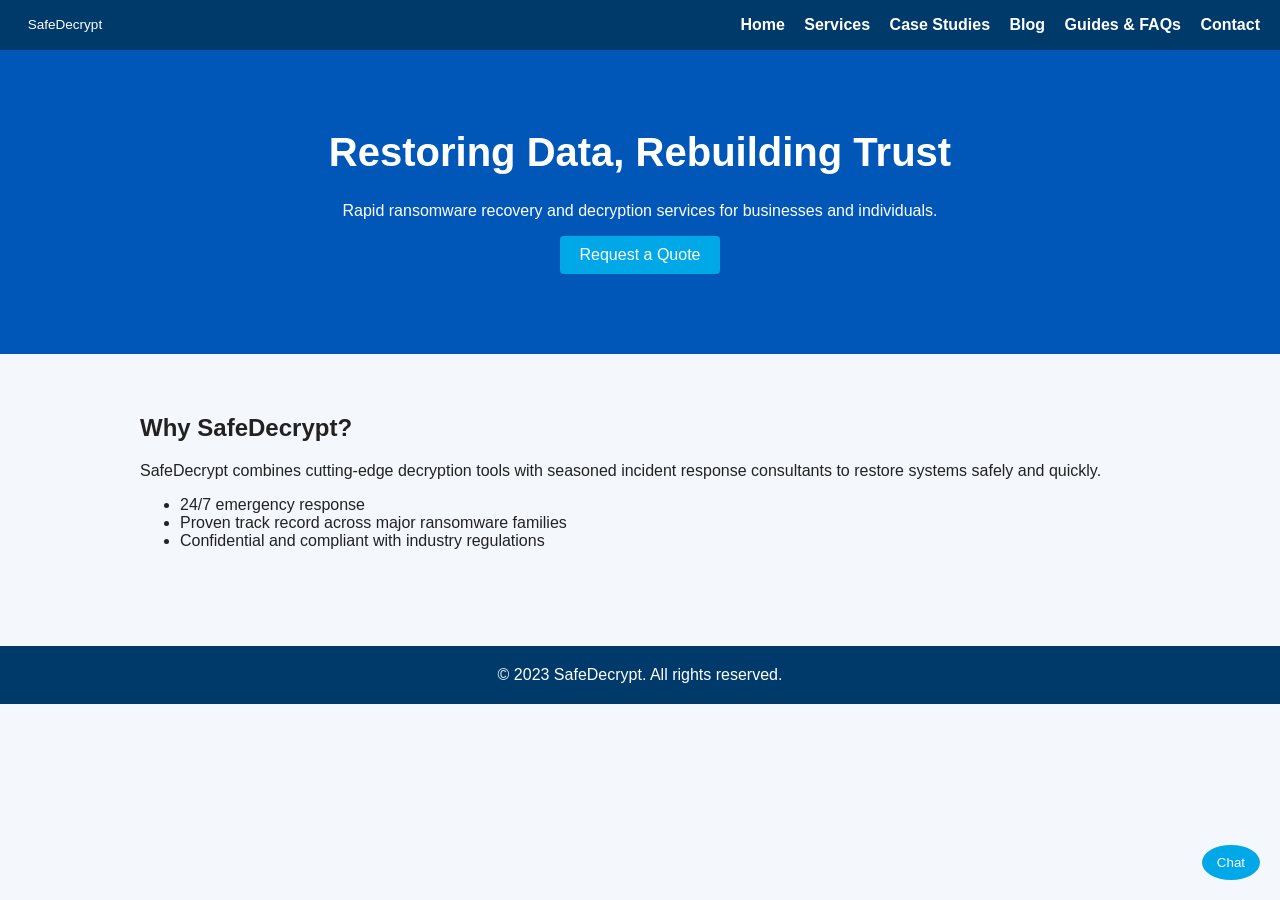
==== commit 76185d41: "Add SafeDecrypt corporate website" ====
--- a/index.html
+++ b/index.html
@@ -1,539 +1,46 @@
 <!DOCTYPE html>
 <html lang="en">
 <head>
-    <meta charset="UTF-8">
-    <meta name="viewport" content="width=device-width, initial-scale=1.0">
-    <title>Cyber Decryptor - Professional Ransomware Recovery Services</title>
-    <meta name="description" content="Expert ransomware recovery and data restoration services. 24/7 emergency response, guaranteed results, no ransom payments. Contact Cyber Decryptor now.">
-    <link rel="stylesheet" href="styles.css">
-    <link href="https://cdnjs.cloudflare.com/ajax/libs/font-awesome/6.4.0/css/all.min.css" rel="stylesheet">
-    <link href="https://fonts.googleapis.com/css2?family=Inter:wght@300;400;500;600;700;800&display=swap" rel="stylesheet">
+  <meta charset="UTF-8">
+  <meta name="viewport" content="width=device-width, initial-scale=1.0">
+  <meta name="description" content="Professional ransomware recovery and decryption services by SafeDecrypt">
+  <title>SafeDecrypt | Ransomware Recovery Experts</title>
+  <link rel="stylesheet" href="css/style.css">
 </head>
 <body>
-    <!-- Header -->
-    <header class="header">
-        <nav class="navbar">
-            <div class="container">
-                <div class="nav-brand">
-                    <i class="fas fa-shield-alt"></i>
-                    <span>Cyber Decryptor</span>
-                </div>
-                <ul class="nav-menu">
-                    <li><a href="#home">Home</a></li>
-                    <li><a href="#services">Services</a></li>
-                    <li><a href="#how-it-works">Process</a></li>
-                    <li><a href="#about">About</a></li>
-                    <li><a href="#contact">Contact</a></li>
-                    <li><a href="#emergency" class="emergency-btn">Emergency Help</a></li>
-                </ul>
-                <div class="hamburger">
-                    <span></span>
-                    <span></span>
-                    <span></span>
-                </div>
-            </div>
-        </nav>
-    </header>
-
-    <!-- Emergency Banner -->
-    <div class="emergency-banner">
-        <div class="container">
-            <i class="fas fa-exclamation-triangle"></i>
-            <span>Ransomware Attack? Get immediate help: <strong>+1 (555) 123-CYBER</strong> - Available 24/7</span>
-            <button class="close-banner">&times;</button>
-        </div>
-    </div>
-
-    <!-- Hero Section -->
-    <section id="home" class="hero">
-        <div class="container">
-            <div class="hero-content">
-                <div class="hero-text">
-                    <h1>Professional Ransomware Recovery & Data Restoration</h1>
-                    <p class="hero-subtitle">Expert cybersecurity team with 99.7% success rate in ransomware decryption and data recovery. Never pay the ransom - we'll get your data back safely and legally.</p>
-                    <div class="hero-stats">
-                        <div class="stat">
-                            <span class="stat-number">2500+</span>
-                            <span class="stat-label">Cases Resolved</span>
-                        </div>
-                        <div class="stat">
-                            <span class="stat-number">99.7%</span>
-                            <span class="stat-label">Success Rate</span>
-                        </div>
-                        <div class="stat">
-                            <span class="stat-number">24/7</span>
-                            <span class="stat-label">Emergency Support</span>
-                        </div>
-                    </div>
-                    <div class="hero-buttons">
-                        <a href="#contact" class="btn btn-primary">Get Emergency Help</a>
-                        <a href="#services" class="btn btn-secondary">Learn More</a>
-                    </div>
-                </div>
-                <div class="hero-image">
-                    <div class="security-graphic">
-                        <i class="fas fa-lock"></i>
-                        <div class="pulse-ring"></div>
-                        <div class="pulse-ring delay-1"></div>
-                        <div class="pulse-ring delay-2"></div>
-                    </div>
-                </div>
-            </div>
-        </div>
-    </section>
-
-    <!-- Trust Indicators -->
-    <section class="trust-indicators">
-        <div class="container">
-            <h3>Trusted by Leading Organizations</h3>
-            <div class="trust-logos">
-                <div class="trust-item">
-                    <i class="fas fa-certificate"></i>
-                    <span>ISO 27001 Certified</span>
-                </div>
-                <div class="trust-item">
-                    <i class="fas fa-shield-check"></i>
-                    <span>GDPR Compliant</span>
-                </div>
-                <div class="trust-item">
-                    <i class="fas fa-award"></i>
-                    <span>Cybersecurity Excellence</span>
-                </div>
-                <div class="trust-item">
-                    <i class="fas fa-handshake"></i>
-                    <span>Insurance Partners</span>
-                </div>
-            </div>
-        </div>
-    </section>
-
-    <!-- Services Section -->
-    <section id="services" class="services">
-        <div class="container">
-            <div class="section-header">
-                <h2>Our Ransomware Recovery Services</h2>
-                <p>Comprehensive solutions to recover your data and protect your business from future attacks</p>
-            </div>
-            <div class="services-grid">
-                <div class="service-card">
-                    <div class="service-icon">
-                        <i class="fas fa-tools"></i>
-                    </div>
-                    <h3>Emergency Recovery</h3>
-                    <p>Immediate response to ransomware attacks with rapid containment and data recovery. Our expert team works around the clock to restore your systems.</p>
-                    <ul>
-                        <li>24/7 Emergency Response</li>
-                        <li>Rapid Threat Containment</li>
-                        <li>Data Decryption Services</li>
-                        <li>System Restoration</li>
-                    </ul>
-                    <a href="#contact" class="service-btn">Get Help Now</a>
-                </div>
-                <div class="service-card featured">
-                    <div class="service-icon">
-                        <i class="fas fa-key"></i>
-                    </div>
-                    <h3>Data Decryption</h3>
-                    <p>Advanced decryption techniques and proprietary tools to unlock your encrypted files without paying ransoms to cybercriminals.</p>
-                    <ul>
-                        <li>Advanced Decryption Tools</li>
-                        <li>No Ransom Payments</li>
-                        <li>100% Legal Process</li>
-                        <li>Data Integrity Guarantee</li>
-                    </ul>
-                    <a href="#contact" class="service-btn">Learn More</a>
-                </div>
-                <div class="service-card">
-                    <div class="service-icon">
-                        <i class="fas fa-search"></i>
-                    </div>
-                    <h3>Forensic Analysis</h3>
-                    <p>Comprehensive analysis to identify attack vectors, assess damage, and provide detailed reports for insurance and legal purposes.</p>
-                    <ul>
-                        <li>Attack Vector Analysis</li>
-                        <li>Damage Assessment</li>
-                        <li>Legal Documentation</li>
-                        <li>Insurance Reports</li>
-                    </ul>
-                    <a href="#contact" class="service-btn">Get Analysis</a>
-                </div>
-                <div class="service-card">
-                    <div class="service-icon">
-                        <i class="fas fa-shield-alt"></i>
-                    </div>
-                    <h3>Prevention & Consulting</h3>
-                    <p>Proactive cybersecurity consulting to strengthen your defenses and prevent future ransomware attacks on your organization.</p>
-                    <ul>
-                        <li>Security Assessment</li>
-                        <li>Vulnerability Testing</li>
-                        <li>Staff Training</li>
-                        <li>Backup Solutions</li>
-                    </ul>
-                    <a href="#contact" class="service-btn">Secure Now</a>
-                </div>
-            </div>
-        </div>
-    </section>
-
-    <!-- How It Works -->
-    <section id="how-it-works" class="how-it-works">
-        <div class="container">
-            <div class="section-header">
-                <h2>Our 4-Step Recovery Process</h2>
-                <p>Proven methodology that has successfully recovered data for thousands of clients</p>
-            </div>
-            <div class="process-steps">
-                <div class="step">
-                    <div class="step-number">01</div>
-                    <div class="step-content">
-                        <h3>Immediate Response</h3>
-                        <p>Contact our emergency team immediately. We'll guide you through initial containment steps to prevent further damage while our experts prepare for rapid deployment.</p>
-                        <div class="step-features">
-                            <span>24/7 Availability</span>
-                            <span>Instant Containment</span>
-                            <span>Expert Guidance</span>
-                        </div>
-                    </div>
-                </div>
-                <div class="step">
-                    <div class="step-number">02</div>
-                    <div class="step-content">
-                        <h3>Analysis & Assessment</h3>
-                        <p>Our forensic experts analyze the ransomware strain, assess the damage, and develop a customized recovery strategy with guaranteed success rates.</p>
-                        <div class="step-features">
-                            <span>Ransomware Identification</span>
-                            <span>Damage Assessment</span>
-                            <span>Recovery Planning</span>
-                        </div>
-                    </div>
-                </div>
-                <div class="step">
-                    <div class="step-number">03</div>
-                    <div class="step-content">
-                        <h3>Data Recovery</h3>
-                        <p>Using advanced decryption tools and techniques, we recover your encrypted data without paying ransoms, ensuring complete data integrity throughout the process.</p>
-                        <div class="step-features">
-                            <span>Advanced Decryption</span>
-                            <span>No Ransom Required</span>
-                            <span>Data Integrity</span>
-                        </div>
-                    </div>
-                </div>
-                <div class="step">
-                    <div class="step-number">04</div>
-                    <div class="step-content">
-                        <h3>Secure Restoration</h3>
-                        <p>We securely restore your systems, implement enhanced security measures, and provide comprehensive documentation for insurance and compliance purposes.</p>
-                        <div class="step-features">
-                            <span>Secure Restoration</span>
-                            <span>Enhanced Security</span>
-                            <span>Full Documentation</span>
-                        </div>
-                    </div>
-                </div>
-            </div>
-        </div>
-    </section>
-
-    <!-- Ransomware Identifier Tool -->
-    <section class="ransomware-tool">
-        <div class="container">
-            <div class="tool-content">
-                <div class="tool-text">
-                    <h2>Identify Your Ransomware</h2>
-                    <p>Upload your ransom note or encrypted file sample to identify the ransomware strain and get immediate guidance on recovery options.</p>
-                    <div class="tool-features">
-                        <div class="feature">
-                            <i class="fas fa-search"></i>
-                            <span>Instant Identification</span>
-                        </div>
-                        <div class="feature">
-                            <i class="fas fa-shield-check"></i>
-                            <span>Secure Analysis</span>
-                        </div>
-                        <div class="feature">
-                            <i class="fas fa-chart-line"></i>
-                            <span>Recovery Assessment</span>
-                        </div>
-                    </div>
-                </div>
-                <div class="tool-upload">
-                    <div class="upload-area" id="uploadArea">
-                        <i class="fas fa-cloud-upload-alt"></i>
-                        <h3>Drop files here or click to upload</h3>
-                        <p>Upload ransom note (.txt, .html) or encrypted file sample</p>
-                        <input type="file" id="fileInput" accept=".txt,.html,.pdf,*" multiple>
-                    </div>
-                    <button class="btn btn-primary" id="analyzeBtn">Analyze Files</button>
-                </div>
-            </div>
-        </div>
-    </section>
-
-    <!-- Testimonials -->
-    <section class="testimonials">
-        <div class="container">
-            <div class="section-header">
-                <h2>Success Stories</h2>
-                <p>Real clients, real recoveries, real results</p>
-            </div>
-            <div class="testimonials-grid">
-                <div class="testimonial">
-                    <div class="testimonial-content">
-                        <p>"Cyber Decryptor saved our company when we were hit by a sophisticated ransomware attack. They recovered 100% of our data in just 3 days without paying any ransom. Truly professional service."</p>
-                    </div>
-                    <div class="testimonial-author">
-                        <div class="author-info">
-                            <h4>Sarah Mitchell</h4>
-                            <span>IT Director, TechCorp Solutions</span>
-                        </div>
-                        <div class="rating">
-                            <i class="fas fa-star"></i>
-                            <i class="fas fa-star"></i>
-                            <i class="fas fa-star"></i>
-                            <i class="fas fa-star"></i>
-                            <i class="fas fa-star"></i>
-                        </div>
-                    </div>
-                </div>
-                <div class="testimonial">
-                    <div class="testimonial-content">
-                        <p>"When our hospital systems were encrypted, Cyber Decryptor responded within minutes. Their expertise and 24/7 support helped us restore critical patient data safely and quickly."</p>
-                    </div>
-                    <div class="testimonial-author">
-                        <div class="author-info">
-                            <h4>Dr. James Rodriguez</h4>
-                            <span>CTO, Metropolitan Medical Center</span>
-                        </div>
-                        <div class="rating">
-                            <i class="fas fa-star"></i>
-                            <i class="fas fa-star"></i>
-                            <i class="fas fa-star"></i>
-                            <i class="fas fa-star"></i>
-                            <i class="fas fa-star"></i>
-                        </div>
-                    </div>
-                </div>
-                <div class="testimonial">
-                    <div class="testimonial-content">
-                        <p>"The team's forensic analysis was incredibly detailed. They not only recovered our data but also helped us understand how the attack happened and how to prevent future incidents."</p>
-                    </div>
-                    <div class="testimonial-author">
-                        <div class="author-info">
-                            <h4>Michael Chen</h4>
-                            <span>Security Manager, Financial Services Inc.</span>
-                        </div>
-                        <div class="rating">
-                            <i class="fas fa-star"></i>
-                            <i class="fas fa-star"></i>
-                            <i class="fas fa-star"></i>
-                            <i class="fas fa-star"></i>
-                            <i class="fas fa-star"></i>
-                        </div>
-                    </div>
-                </div>
-            </div>
-        </div>
-    </section>
-
-    <!-- About Section -->
-    <section id="about" class="about">
-        <div class="container">
-            <div class="about-content">
-                <div class="about-text">
-                    <h2>Leading Ransomware Recovery Experts</h2>
-                    <p>With over a decade of experience in cybersecurity and data recovery, Cyber Decryptor has become the trusted partner for organizations worldwide facing ransomware attacks.</p>
-                    <div class="about-stats">
-                        <div class="about-stat">
-                            <h3>10+</h3>
-                            <p>Years Experience</p>
-                        </div>
-                        <div class="about-stat">
-                            <h3>50+</h3>
-                            <p>Security Experts</p>
-                        </div>
-                        <div class="about-stat">
-                            <h3>2500+</h3>
-                            <p>Successful Recoveries</p>
-                        </div>
-                        <div class="about-stat">
-                            <h3>24/7</h3>
-                            <p>Global Support</p>
-                        </div>
-                    </div>
-                    <div class="certifications">
-                        <h4>Our Certifications</h4>
-                        <div class="cert-badges">
-                            <span class="cert-badge">ISO 27001</span>
-                            <span class="cert-badge">CISSP</span>
-                            <span class="cert-badge">CISM</span>
-                            <span class="cert-badge">CEH</span>
-                        </div>
-                    </div>
-                </div>
-                <div class="about-image">
-                    <div class="team-graphic">
-                        <i class="fas fa-users"></i>
-                        <div class="expertise-tags">
-                            <span>Forensic Analysis</span>
-                            <span>Malware Research</span>
-                            <span>Incident Response</span>
-                            <span>Data Recovery</span>
-                        </div>
-                    </div>
-                </div>
-            </div>
-        </div>
-    </section>
-
-    <!-- Contact Section -->
-    <section id="contact" class="contact">
-        <div class="container">
-            <div class="section-header">
-                <h2>Get Emergency Help Now</h2>
-                <p>Don't let ransomware hold your business hostage. Contact our experts immediately for rapid response and recovery.</p>
-            </div>
-            <div class="contact-content">
-                <div class="contact-info">
-                    <div class="contact-method">
-                        <i class="fas fa-phone"></i>
-                        <div>
-                            <h3>Emergency Hotline</h3>
-                            <p>+1 (555) 123-CYBER</p>
-                            <span>Available 24/7/365</span>
-                        </div>
-                    </div>
-                    <div class="contact-method">
-                        <i class="fas fa-envelope"></i>
-                        <div>
-                            <h3>Emergency Email</h3>
-                            <p>emergency@cyberdecryptor.com</p>
-                            <span>Response within 15 minutes</span>
-                        </div>
-                    </div>
-                    <div class="contact-method">
-                        <i class="fas fa-comments"></i>
-                        <div>
-                            <h3>Live Chat</h3>
-                            <p>Instant support available</p>
-                            <span>Click the chat button below</span>
-                        </div>
-                    </div>
-                    <div class="emergency-steps">
-                        <h3>If you're under attack right now:</h3>
-                        <ol>
-                            <li>Disconnect infected systems from network</li>
-                            <li>Don't restart or shut down computers</li>
-                            <li>Call our emergency hotline immediately</li>
-                            <li>Document any ransom messages</li>
-                            <li>Do NOT pay the ransom</li>
-                        </ol>
-                    </div>
-                </div>
-                <div class="contact-form">
-                    <form id="emergencyForm">
-                        <div class="form-group">
-                            <label for="urgency">Urgency Level</label>
-                            <select id="urgency" name="urgency" required>
-                                <option value="">Select urgency level</option>
-                                <option value="critical">Critical - Systems encrypted now</option>
-                                <option value="high">High - Suspicious activity detected</option>
-                                <option value="medium">Medium - Prevention consultation</option>
-                                <option value="low">Low - General inquiry</option>
-                            </select>
-                        </div>
-                        <div class="form-row">
-                            <div class="form-group">
-                                <label for="name">Full Name</label>
-                                <input type="text" id="name" name="name" required>
-                            </div>
-                            <div class="form-group">
-                                <label for="company">Company</label>
-                                <input type="text" id="company" name="company">
-                            </div>
-                        </div>
-                        <div class="form-row">
-                            <div class="form-group">
-                                <label for="phone">Phone Number</label>
-                                <input type="tel" id="phone" name="phone" required>
-                            </div>
-                            <div class="form-group">
-                                <label for="email">Email Address</label>
-                                <input type="email" id="email" name="email" required>
-                            </div>
-                        </div>
-                        <div class="form-group">
-                            <label for="ransomware">Ransomware Type (if known)</label>
-                            <input type="text" id="ransomware" name="ransomware" placeholder="e.g., WannaCry, LockBit, etc.">
-                        </div>
-                        <div class="form-group">
-                            <label for="message">Describe Your Situation</label>
-                            <textarea id="message" name="message" rows="4" placeholder="Please describe what happened, when it started, and what systems are affected..." required></textarea>
-                        </div>
-                        <button type="submit" class="btn btn-primary btn-large">Get Emergency Help</button>
-                    </form>
-                </div>
-            </div>
-        </div>
-    </section>
-
-    <!-- Footer -->
-    <footer class="footer">
-        <div class="container">
-            <div class="footer-content">
-                <div class="footer-section">
-                    <div class="footer-brand">
-                        <i class="fas fa-shield-alt"></i>
-                        <span>Cyber Decryptor</span>
-                    </div>
-                    <p>Professional ransomware recovery and cybersecurity services. Protecting businesses worldwide from cyber threats.</p>
-                    <div class="social-links">
-                        <a href="#"><i class="fab fa-linkedin"></i></a>
-                        <a href="#"><i class="fab fa-twitter"></i></a>
-                        <a href="#"><i class="fab fa-facebook"></i></a>
-                    </div>
-                </div>
-                <div class="footer-section">
-                    <h4>Services</h4>
-                    <ul>
-                        <li><a href="#services">Emergency Recovery</a></li>
-                        <li><a href="#services">Data Decryption</a></li>
-                        <li><a href="#services">Forensic Analysis</a></li>
-                        <li><a href="#services">Prevention Consulting</a></li>
-                    </ul>
-                </div>
-                <div class="footer-section">
-                    <h4>Support</h4>
-                    <ul>
-                        <li><a href="#contact">24/7 Emergency</a></li>
-                        <li><a href="#">Knowledge Base</a></li>
-                        <li><a href="#">Case Studies</a></li>
-                        <li><a href="#">Security Blog</a></li>
-                    </ul>
-                </div>
-                <div class="footer-section">
-                    <h4>Emergency Contact</h4>
-                    <div class="emergency-contact">
-                        <p><i class="fas fa-phone"></i> +1 (555) 123-CYBER</p>
-                        <p><i class="fas fa-envelope"></i> emergency@cyberdecryptor.com</p>
-                        <p><i class="fas fa-clock"></i> 24/7/365 Availability</p>
-                    </div>
-                </div>
-            </div>
-            <div class="footer-bottom">
-                <p>&copy; 2024 Cyber Decryptor. All rights reserved. | <a href="#">Privacy Policy</a> | <a href="#">Terms of Service</a></p>
-            </div>
-        </div>
-    </footer>
-
-    <!-- Chat Widget -->
-    <div class="chat-widget" id="chatWidget">
-        <div class="chat-button" id="chatButton">
-            <i class="fas fa-comments"></i>
-            <span class="chat-notification">Emergency Support</span>
-        </div>
-    </div>
-
-    <script src="script.js"></script>
+<header>
+  <img src="img/logo.svg" alt="SafeDecrypt logo" height="30">
+  <nav>
+    <a href="index.html">Home</a>
+    <a href="services.html">Services</a>
+    <a href="case-studies.html">Case Studies</a>
+    <a href="blog/index.html">Blog</a>
+    <a href="guides.html">Guides & FAQs</a>
+    <a href="contact.html">Contact</a>
+  </nav>
+</header>
+<div class="hero">
+  <h1>Restoring Data, Rebuilding Trust</h1>
+  <p>Rapid ransomware recovery and decryption services for businesses and individuals.</p>
+  <button class="cta" onclick="location.href='contact.html'">Request a Quote</button>
+</div>
+<section>
+  <h2>Why SafeDecrypt?</h2>
+  <p>SafeDecrypt combines cutting-edge decryption tools with seasoned incident response consultants to restore systems safely and quickly.</p>
+  <ul>
+    <li>24/7 emergency response</li>
+    <li>Proven track record across major ransomware families</li>
+    <li>Confidential and compliant with industry regulations</li>
+  </ul>
+</section>
+<footer>
+  &copy; 2023 SafeDecrypt. All rights reserved.
+</footer>
+<button id="chat-toggle">Chat</button>
+<div id="chatbox">
+  <header>Live Chat - SafeDecrypt</header>
+  <textarea placeholder="Type your message..."></textarea>
+</div>
+<script src="js/main.js"></script>
 </body>
-</html>+</html>
--- a/css/style.css
+++ b/css/style.css
@@ -0,0 +1,109 @@
+:root {
+  --primary: #003a6b;
+  --secondary: #0057b8;
+  --accent: #00a8e8;
+  --light: #f4f7fb;
+  --dark: #222;
+}
+
+body {
+  margin: 0;
+  font-family: Arial, sans-serif;
+  background: var(--light);
+  color: var(--dark);
+}
+
+header {
+  background: var(--primary);
+  color: #fff;
+  padding: 10px 20px;
+  display: flex;
+  align-items: center;
+  justify-content: space-between;
+}
+
+header nav a {
+  color: #fff;
+  margin-left: 15px;
+  text-decoration: none;
+  font-weight: bold;
+}
+
+.hero {
+  background: var(--secondary);
+  color: #fff;
+  padding: 80px 20px;
+  text-align: center;
+}
+
+.hero h1 {
+  margin-top: 0;
+  font-size: 2.5em;
+}
+
+section {
+  padding: 40px 20px;
+  max-width: 1000px;
+  margin: auto;
+}
+
+button.cta {
+  background: var(--accent);
+  border: none;
+  color: #fff;
+  padding: 10px 20px;
+  font-size: 1em;
+  cursor: pointer;
+  border-radius: 4px;
+}
+
+footer {
+  background: var(--primary);
+  color: #fff;
+  text-align: center;
+  padding: 20px;
+  margin-top: 40px;
+}
+
+form input, form textarea {
+  width: 100%;
+  padding: 10px;
+  margin: 5px 0;
+  border: 1px solid #ccc;
+  border-radius: 4px;
+}
+
+#chatbox {
+  position: fixed;
+  bottom: 20px;
+  right: 20px;
+  width: 300px;
+  background: #fff;
+  border: 1px solid #ccc;
+  border-radius: 5px;
+  display: none;
+}
+
+#chatbox header {
+  background: var(--secondary);
+  color: #fff;
+  padding: 10px;
+  cursor: pointer;
+}
+
+#chatbox textarea {
+  width: 100%;
+  height: 80px;
+}
+
+#chat-toggle {
+  position: fixed;
+  bottom: 20px;
+  right: 20px;
+  background: var(--accent);
+  color: #fff;
+  border: none;
+  padding: 10px 15px;
+  border-radius: 50%;
+  cursor: pointer;
+}
